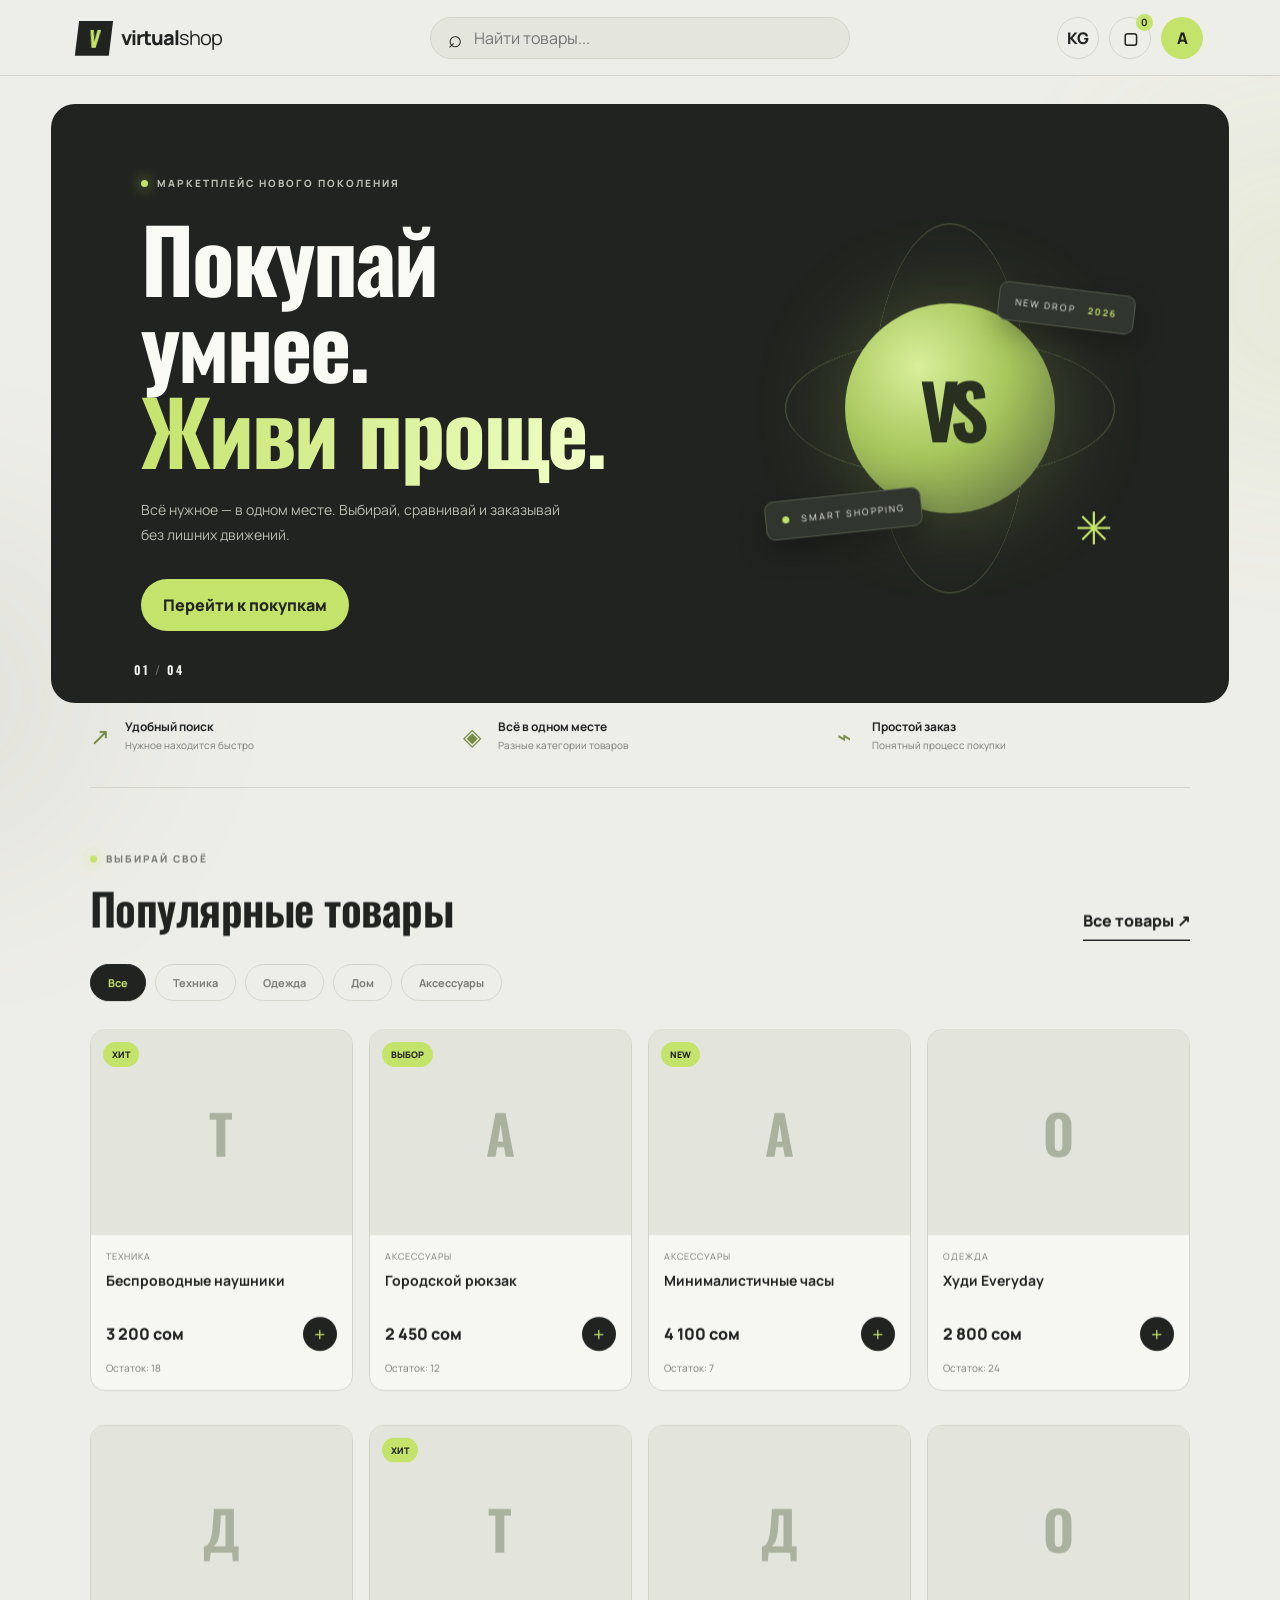
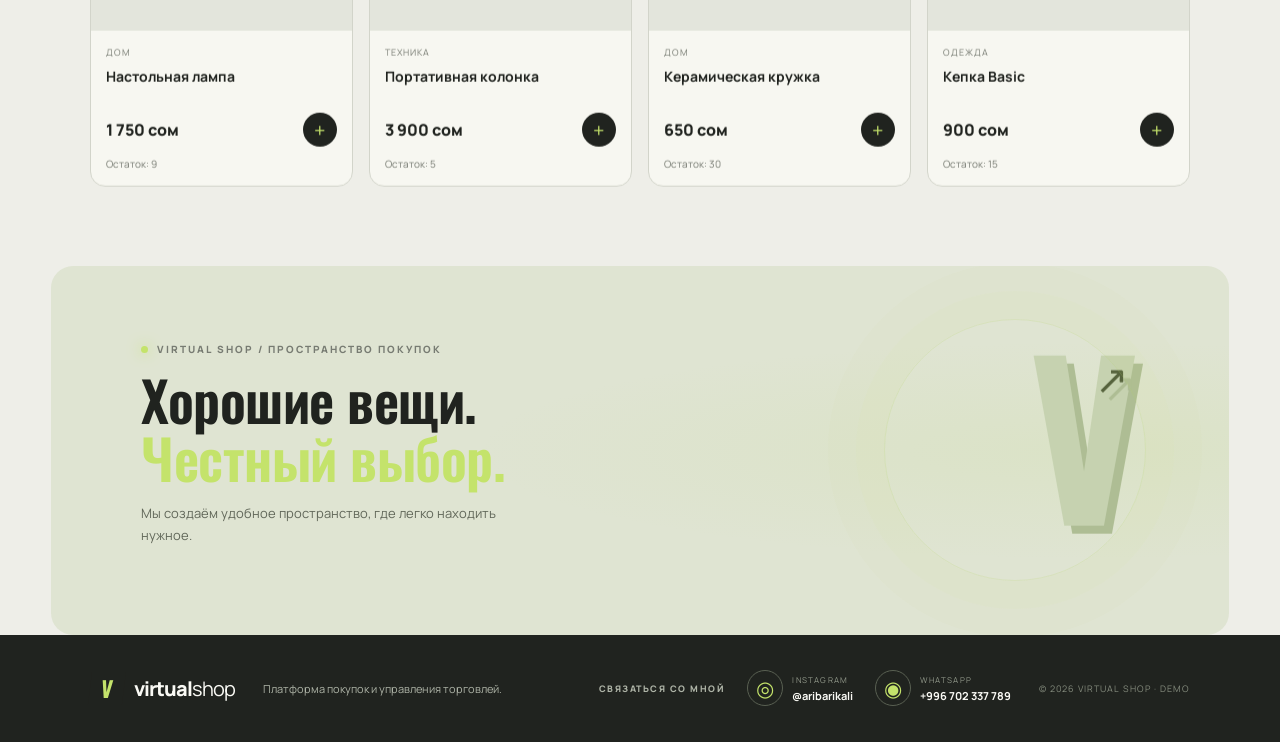
==== index.html @ e71bc22a "Force refresh cart drawer stylesheet" ====
<!DOCTYPE html>
<html lang="ru">
<head>
  <meta charset="UTF-8">
  <meta name="viewport" content="width=device-width, initial-scale=1.0">
  <link rel="manifest" href="./manifest.webmanifest">
<link rel="icon" type="image/svg+xml" href="./icons/icon.svg">
  <link rel="apple-touch-icon" href="./icons/icon-192.png">
<meta name="theme-color" content="#7135f4">
  <title>Virtual Shop</title>
  <link rel="stylesheet" href="./styles.css?v=cartclosefix2_20261124">
  <link rel="stylesheet" href="./motion.css?v=immersiveparallax20261124">
</head>
<body>
  <div class="ambient ambient-one"></div><div class="ambient ambient-two"></div>
  <header class="topbar">
    <a class="brand" href="#" aria-label="Virtual Shop">
      <span class="brand-mark">V</span><span>virtual<span class="brand-light">shop</span></span>
    </a>
    <div class="search-wrap"><span aria-hidden="true">⌕</span><input id="searchInput" type="search" placeholder="Найти товары..." aria-label="Поиск товаров" autocomplete="off" autocorrect="off" autocapitalize="off" spellcheck="false" name="product-search" role="combobox" aria-autocomplete="list" aria-expanded="false" aria-controls="searchSuggestions"><div class="search-suggestions" id="searchSuggestions" role="listbox" hidden></div></div>
    <div class="top-actions">
      <button class="icon-btn" id="langBtn" aria-label="Сменить язык">KG</button>
      <button class="icon-btn cart-trigger" id="cartBtn" aria-label="Корзина">▢<b id="cartCount">0</b></button>
      <button class="avatar" id="accountBtn" aria-label="Профиль">A</button>
    </div>
  </header>

  <main>
    <section class="hero">
      <div class="hero-copy">
        <div class="eyebrow"><i></i><span data-i18n="heroTag">МАРКЕТПЛЕЙС НОВОГО ПОКОЛЕНИЯ</span></div>
        <h1 data-i18n="heroTitle">Покупай умнее.<br><em>Живи проще.</em></h1>
        <p data-i18n="heroText">Всё нужное — в одном месте. Выбирай, сравнивай и заказывай без лишних движений.</p>
        <button class="primary-btn" id="shopNow" data-i18n="shopNow">Перейти к покупкам <span>↗</span></button>
      </div>
      <div class="hero-art" aria-label="Декоративная композиция">
        <div class="orbit orbit-a"></div><div class="orbit orbit-b"></div>
        <div class="hero-disc"><span>VS</span></div>
        <div class="float-card card-top">NEW DROP <b>2026</b></div>
        <div class="float-card card-bottom"><span class="pulse-dot"></span> SMART SHOPPING</div>
        <div class="hero-cross">✳</div>
      </div>
      <div class="hero-index">01 <span>/</span> 04</div>
    </section>

    <section class="benefits">
      <div><span>↗</span><b data-i18n="benefit1">Удобный поиск</b><small data-i18n="benefit1s">Нужное находится быстро</small></div>
      <div><span>◈</span><b data-i18n="benefit2">Всё в одном месте</b><small data-i18n="benefit2s">Разные категории товаров</small></div>
      <div><span>⌁</span><b data-i18n="benefit3">Простой заказ</b><small data-i18n="benefit3s">Понятный процесс покупки</small></div>
    </section>

    <section class="catalog section" id="catalog">
      <div class="section-head">
        <div><div class="eyebrow"><i></i><span data-i18n="catalogTag">ВЫБИРАЙ СВОЁ</span></div><h2 data-i18n="catalogTitle">Популярные товары</h2></div>
        <button class="text-btn" id="allProducts" data-i18n="allProducts">Все товары ↗</button>
      </div>
      <div class="categories" id="categories"></div>
      <div class="product-grid" id="productGrid"></div>
    </section>

    <section class="promo section">
      <div><div class="eyebrow"><i></i><span data-i18n="promoTag">VIRTUAL SHOP / ПРОСТРАНСТВО ПОКУПОК</span></div>
        <h2 data-i18n="promoTitle">Хорошие вещи.<br><em>Честный выбор.</em></h2>
        <p data-i18n="promoText">Мы создаём удобное пространство, где легко находить нужное.</p>
      </div>
      <div class="promo-symbol">V<span>↗</span></div>
    </section>

    
  </main>

  <footer class="site-footer">
    <a class="brand" href="#"><span class="brand-mark">V</span><span>virtual<span class="brand-light">shop</span></span></a>
    <p data-i18n="footerText">Платформа покупок и управления торговлей.</p>
    <div class="footer-contact">
      <span class="footer-contact-title" data-i18n="footerContactTitle">СВЯЗАТЬСЯ СО МНОЙ</span>
      <a href="https://instagram.com/aribarikali" target="_blank" rel="noopener noreferrer" aria-label="Instagram @aribarikali">
        <span class="footer-social-icon" aria-hidden="true">◎</span><span><small>INSTAGRAM</small><b>@aribarikali</b></span>
      </a>
      <a href="https://wa.me/996702337789" target="_blank" rel="noopener noreferrer" aria-label="Написать в WhatsApp">
        <span class="footer-social-icon" aria-hidden="true">◉</span><span><small>WHATSAPP</small><b>+996 702 337 789</b></span>
      </a>
    </div>
    <small class="footer-copyright">© 2026 VIRTUAL SHOP · DEMO</small>
  </footer>

  <div class="drawer-backdrop" id="backdrop"></div>
  <aside class="drawer" id="cartDrawer" aria-label="Корзина">
    <div class="drawer-head"><h2 data-i18n="cartTitle">Корзина</h2><button class="close-btn drawer-close" id="closeCart" type="button" aria-label="Close cart" title="Close cart"><span aria-hidden="true">×</span></button></div>
    <div id="cartItems" class="cart-items"></div>
    <div class="cart-bottom"><div><span data-i18n="total">Итого</span><strong id="cartTotal">0 сом</strong></div><button class="primary-btn" id="checkoutBtn" data-i18n="checkout">Оформить заказ ↗</button><small data-i18n="checkoutNote">Демо: реальная оплата пока не подключена.</small></div>
  </aside>

  <div class="modal" id="accountModal" aria-hidden="true">
    <div class="modal-card auth-card" role="dialog" aria-modal="true" aria-labelledby="authTitle">
      <button class="close-btn modal-close" id="closeAccount" type="button" aria-label="Закрыть">×</button>
      <div class="eyebrow"><i></i> VIRTUAL SHOP / ACCOUNT</div>
      <h2 id="authTitle" data-i18n="loginTitle">Войти в аккаунт</h2>
      <p id="authDescription" data-i18n="loginDescription">Войдите или создайте аккаунт, чтобы пользоваться личным кабинетом.</p>
      <div class="auth-tabs" id="authTabs">
        <button type="button" class="auth-tab active" data-auth-mode="login" data-i18n="loginTab">Вход</button>
        <button type="button" class="auth-tab" data-auth-mode="signup" data-i18n="signupTab">Регистрация</button>
      </div>
      <form id="authForm" novalidate>
        <label id="authNameField" hidden><span data-i18n="yourNameField">Ваше имя</span><input id="authName" name="name" autocomplete="name" maxlength="80" placeholder="Как к вам обращаться" data-i18n-placeholder="namePlaceholder"></label>
        <label><span data-i18n="emailField">Электронная почта</span><input id="authEmail" name="email" type="email" autocomplete="email" required maxlength="254" placeholder="name@example.com"></label>
        <label><span data-i18n="passwordField">Пароль</span><input id="authPassword" name="password" type="password" autocomplete="current-password" required minlength="8" placeholder="Не менее 8 символов" data-i18n-placeholder="passwordPlaceholder"></label>
        <button class="primary-btn" id="authSubmit" type="submit" data-i18n="signIn">Войти <span>↗</span></button>
      </form>
      <p class="auth-message" id="authMessage" role="status" aria-live="polite"></p>
      <div class="auth-signed-in" id="authSignedIn" hidden>
        <div class="auth-user-mark" id="authUserMark">A</div>
        <strong id="authUserEmail"></strong>
        <span data-i18n="accountConnected">Аккаунт подключён</span>
        <a class="primary-btn" id="sellerOpen" href="./seller.html" hidden data-i18n="openSeller">Открыть комнату продавца ↗</a>
        <button class="primary-btn" id="authSignOut" type="button" data-i18n="signOut">Выйти из аккаунта</button>
      </div>
      <button class="auth-switch" id="authSwitch" type="button" data-i18n="switchToSignup">Нет аккаунта? Зарегистрироваться</button>
      <small class="auth-note" data-i18n="authNote">При регистрации мы отправим письмо подтверждения на указанную вами почту. Пароль не сохраняется в коде сайта.</small>
    </div>
  </div>
  <div class="toast" id="toast" role="status"></div>
  <script src="./motion.js?v=immersiveparallax20261124" defer></script>
  <script type="module" src="./js/app.js?v=cartclose20261124"></script>
  <script>
(() => {
  const button = document.getElementById("accountBtn");
  const modal = document.getElementById("accountModal");
  const close = document.getElementById("closeAccount");
  if (button && modal) {
    button.addEventListener("click", () => {
      modal.classList.add("open");
      modal.setAttribute("aria-hidden", "false");
    });
  }
  if (new URLSearchParams(window.location.search).get("login") === "1" && button) {
    button.click();
    window.history.replaceState({}, "", window.location.pathname);
  }
  if (close && modal) {
    close.addEventListener("click", () => {
      modal.classList.remove("open");
      modal.setAttribute("aria-hidden", "true");
    });
  }
  if (modal) {
    modal.addEventListener("click", event => {
      if (event.target === modal) {
        modal.classList.remove("open");
        modal.setAttribute("aria-hidden", "true");
      }
    });
  }
})();
  </script>
  <script>
if ("serviceWorker" in navigator) {
  window.addEventListener("load", () => {
    navigator.serviceWorker.register("./sw.js", { scope: "./", updateViaCache: "none" })
      .catch(error => console.error("PWA error:", error));
  });
}
  </script>
</body>
</html>
---- styles.css ----
@import url('https://fonts.googleapis.com/css2?family=Manrope:wght@400;500;600;700;800&family=Oswald:wght@500;600;700&display=swap');
:root{--bg:#eeeee8;--ink:#20231f;--muted:#777b72;--panel:#e3e4dc;--line:#d2d4ca;--accent:#c4e36b;--dark:#20231f;--white:#fafaf5;--radius:18px}
*{box-sizing:border-box}html{scroll-behavior:smooth}body{margin:0;background:var(--bg);color:var(--ink);font-family:Manrope,Arial,sans-serif;overflow-x:hidden}button,input,select{font:inherit}button{cursor:pointer}.ambient{position:fixed;width:320px;height:320px;border-radius:50%;filter:blur(100px);opacity:.12;pointer-events:none;z-index:-1}.ambient-one{background:#a7c95c;top:15%;right:-180px}.ambient-two{background:#777e70;bottom:5%;left:-220px}
.topbar{height:76px;padding:0 6vw;display:flex;align-items:center;justify-content:space-between;gap:25px;border-bottom:1px solid var(--line);position:sticky;top:0;background:rgba(238,238,232,.9);backdrop-filter:blur(16px);z-index:20}.brand{display:flex;align-items:center;gap:10px;text-decoration:none;color:var(--ink);font-weight:800;letter-spacing:-1px;font-size:20px}.brand-light{font-weight:400}.brand-mark{width:34px;height:34px;background:var(--ink);color:var(--accent);display:grid;place-items:center;font:700 22px Oswald;transform:skew(-7deg)}.search-wrap{display:flex;align-items:center;gap:10px;background:#e4e5dd;border:1px solid var(--line);border-radius:30px;padding:0 17px;height:42px;width:min(420px,42vw)}.search-wrap span{font-size:24px}.search-wrap input{background:none;border:0;outline:0;width:100%;color:var(--ink)}.top-actions{display:flex;gap:10px;align-items:center}.icon-btn,.avatar{border:1px solid var(--line);background:transparent;width:42px;height:42px;border-radius:50%;font-weight:800;color:var(--ink);position:relative;transition:.25s}.icon-btn:hover,.avatar:hover{background:var(--ink);color:var(--accent);transform:translateY(-3px)}.cart-trigger b{position:absolute;right:-3px;top:-4px;background:var(--accent);color:var(--ink);border-radius:50%;font-size:10px;min-width:17px;height:17px;display:grid;place-items:center}.avatar{background:var(--accent);border:0}
.hero{min-height:490px;margin:28px 4vw 0;background:var(--dark);color:var(--white);border-radius:24px;padding:72px 7%;position:relative;overflow:hidden;display:flex;align-items:center}.hero-copy{max-width:540px;position:relative;z-index:2}.eyebrow{display:flex;align-items:center;gap:9px;font-size:10px;letter-spacing:2px;font-weight:800;color:var(--muted)}.eyebrow i{width:7px;height:7px;background:var(--accent);border-radius:50%;display:inline-block;box-shadow:0 0 14px var(--accent)}.hero .eyebrow{color:#b8bdb0}.hero h1{font:700 clamp(48px,7vw,88px)/.98 Oswald,sans-serif;letter-spacing:-2px;margin:24px 0}.hero h1 em,.promo h2 em{color:var(--accent);font-style:normal}.hero p{max-width:420px;color:#b8bdb0;line-height:1.8;font-size:14px}.primary-btn{border:0;background:var(--accent);color:var(--ink);border-radius:30px;padding:15px 22px;font-weight:800;display:inline-flex;gap:22px;align-items:center;justify-content:center;transition:transform .25s,box-shadow .25s,background .25s}.primary-btn:hover{transform:translateY(-4px);box-shadow:0 12px 28px #9bbd4c55;background:#d5f18a}.hero .primary-btn{margin-top:18px}.hero-art{position:absolute;right:8%;top:50%;transform:translateY(-50%);width:370px;height:370px}.hero-disc{position:absolute;width:210px;height:210px;border-radius:50%;background:radial-gradient(circle at 35% 30%,#d9ef9a,#a7c65c 45%,#56633d 100%);top:80px;left:80px;display:grid;place-items:center;box-shadow:0 0 90px #b8d76b44;animation:float 5s ease-in-out infinite}.hero-disc span{font:700 75px Oswald;color:#283020;letter-spacing:-8px}.orbit{position:absolute;border:1px solid #a9bd7d66;border-radius:50%;inset:20px;animation:spin 24s linear infinite}.orbit-a{transform:rotateX(65deg) rotate(20deg)}.orbit-b{inset:0;transform:rotateY(65deg);animation-duration:32s;animation-direction:reverse}.float-card{position:absolute;background:#30352e;border:1px solid #555d4c;padding:12px 16px;border-radius:9px;font-size:9px;letter-spacing:2px;box-shadow:0 12px 30px #0004}.float-card b{color:var(--accent);margin-left:8px}.card-top{right:0;top:65px;transform:rotate(7deg)}.card-bottom{left:0;bottom:60px;transform:rotate(-6deg)}.pulse-dot{display:inline-block;width:7px;height:7px;background:var(--accent);border-radius:50%;margin-right:8px;animation:pulse 1.5s infinite}.hero-cross{position:absolute;right:22px;bottom:35px;color:var(--accent);font-size:45px;animation:spin 18s linear infinite}.hero-index{position:absolute;bottom:25px;left:7%;font:600 12px Oswald;letter-spacing:2px}.hero-index span{color:#687064}
.benefits{margin:0 7%;padding:25px 0;display:grid;grid-template-columns:repeat(3,1fr);border-bottom:1px solid var(--line);gap:20px}.benefits div{display:grid;grid-template-columns:35px 1fr;align-items:center}.benefits div>span{grid-row:span 2;font-size:24px;color:#778b43}.benefits b{font-size:12px}.benefits small{font-size:10px;color:var(--muted);margin-top:3px}.section{padding:76px 7%}.section-head{display:flex;justify-content:space-between;align-items:end;gap:20px;margin-bottom:26px}.section h2{font:600 clamp(30px,4vw,44px) Oswald;margin:10px 0 0;letter-spacing:-.5px}.text-btn{border:0;background:none;color:var(--ink);font-weight:800;border-bottom:1px solid var(--ink);padding:8px 0}.categories{display:flex;gap:9px;flex-wrap:wrap;margin-bottom:24px}.category-btn{border:1px solid var(--line);background:transparent;border-radius:30px;padding:10px 17px;font-size:11px;font-weight:700;color:var(--muted);transition:.2s}.category-btn.active,.category-btn:hover{background:var(--ink);color:var(--accent);border-color:var(--ink)}.product-grid{display:grid;grid-template-columns:repeat(4,1fr);gap:16px}.product-card{background:#f7f7f1;border:1px solid var(--line);border-radius:15px;overflow:hidden;transition:transform .3s,box-shadow .3s;animation:appear .5s both}.product-card:hover{transform:translateY(-7px);box-shadow:0 18px 35px #25291d16}.product-image{height:205px;background:#e3e5dc;position:relative;display:grid;place-items:center;overflow:hidden}.product-image img{width:100%;height:100%;object-fit:cover;transition:transform .6s}.product-card:hover .product-image img{transform:scale(1.07)}.product-placeholder{font:600 54px Oswald;color:#aab19e}.product-tag{position:absolute;top:12px;left:12px;background:var(--accent);padding:6px 9px;border-radius:20px;font-size:9px;font-weight:800}.product-info{padding:15px}.product-category{font-size:9px;color:var(--muted);letter-spacing:1px;text-transform:uppercase}.product-info h3{font-size:14px;margin:8px 0 12px;min-height:34px}.product-bottom{display:flex;justify-content:space-between;align-items:center}.product-price{font-weight:800;font-size:16px}.add-btn{width:34px;height:34px;border:0;border-radius:50%;background:var(--ink);color:var(--accent);font-size:20px;transition:.2s}.add-btn:hover{transform:rotate(90deg);background:#52613a}.stock-note{font-size:10px;color:var(--muted);margin-top:10px}
.promo{margin:10px 4vw 0;background:#dfe4d2;border-radius:22px;display:flex;justify-content:space-between;align-items:center;overflow:hidden;min-height:270px;position:relative}.promo h2{font:600 clamp(34px,5vw,55px)/1.05 Oswald;margin:15px 0}.promo p{color:#62685a;font-size:13px;max-width:390px;line-height:1.7}.promo-symbol{font:700 210px Oswald;color:#c6d2b0;line-height:1;position:relative;transform:rotate(-9deg);text-shadow:8px 8px 0 #aebd94}.promo-symbol span{font:40px Manrope;color:#56633d;position:absolute;right:10px;top:25px;animation:float 3s infinite}
.admin{padding-top:85px}.demo-label{font-size:9px;letter-spacing:2px;font-weight:800;background:#e0e7d2;padding:9px 12px;border-radius:20px;color:#596642}.stats{display:grid;grid-template-columns:repeat(4,1fr);gap:12px}.stat-card{background:var(--dark);color:var(--white);border-radius:14px;padding:20px;position:relative;overflow:hidden}.stat-card small{display:block;color:#aeb4a7;font-size:10px}.stat-card strong{display:block;font:600 28px Oswald;margin-top:12px}.stat-card>span{position:absolute;right:18px;top:17px;color:var(--accent);font-size:22px}.admin-tools{margin-top:35px;display:grid;grid-template-columns:230px 1fr;gap:25px;padding:25px;background:#e4e6dd;border-radius:16px}.admin-tools h3,.inventory-wrap h3{font:600 22px Oswald;margin:0}.admin-tools p{font-size:11px;color:var(--muted);line-height:1.7}.product-form{display:grid;grid-template-columns:repeat(2,1fr);gap:12px}.product-form label,.modal-card label{display:flex;flex-direction:column;gap:7px;font-size:10px;font-weight:800;color:#555b50}.product-form input,.product-form select,.modal-card input{border:1px solid #cbd0c2;border-radius:8px;background:#f7f8f2;padding:12px;color:var(--ink);outline:none;min-width:0}.product-form input:focus,.product-form select:focus,.modal-card input:focus{border-color:#879e50;box-shadow:0 0 0 3px #b7d66b33}.product-form .wide{grid-column:span 2}.product-form button{justify-self:start}.inventory-wrap{margin-top:28px}.inventory-row{display:grid;grid-template-columns:1fr 110px 90px 38px;align-items:center;gap:12px;padding:13px 0;border-bottom:1px solid var(--line);font-size:12px}.inventory-row small{color:var(--muted)}.delete-btn{border:0;background:#e4d7d2;color:#854d3e;border-radius:8px;width:32px;height:32px;font-size:16px}
footer{background:var(--dark);color:var(--white);padding:35px 7%;display:flex;align-items:center;gap:25px;flex-wrap:wrap}footer .brand{color:var(--white)}footer p{color:#aeb4a7;font-size:11px;flex:1}footer small{color:#858c7e;font-size:9px;letter-spacing:1px}
.drawer-backdrop{position:fixed;inset:0;background:#10130fcc;opacity:0;visibility:hidden;transition:.3s;z-index:40}.drawer-backdrop.open{opacity:1;visibility:visible}.drawer{position:fixed;z-index:41;right:0;top:0;height:100%;width:min(430px,100%);background:var(--bg);padding:25px;transform:translateX(105%);transition:transform .35s;display:flex;flex-direction:column}.drawer.open{transform:translateX(0)}.drawer-head{display:flex;justify-content:space-between;align-items:center;gap:16px;border-bottom:1px solid var(--line);padding:0 0 15px;position:sticky;top:0;z-index:2;background:var(--bg);flex-shrink:0}.drawer-close{display:grid!important;place-items:center;flex:0 0 44px;width:44px!important;height:44px!important;padding:0!important;border:1px solid var(--line)!important;border-radius:50%!important;background:var(--panel)!important;color:var(--text)!important;font-size:32px!important;line-height:1!important;cursor:pointer;position:relative;z-index:3;box-shadow:0 2px 10px #00000012}.drawer-close span{display:block;transform:translateY(-1px)}.drawer-head h2,.modal-card h2{font:600 30px Oswald;margin:0}.close-btn{border:0;background:var(--panel);width:38px;height:38px;border-radius:50%;font-size:25px}.cart-items{overflow:auto;flex:1}.cart-row{display:grid;grid-template-columns:1fr auto;gap:10px;padding:17px 0;border-bottom:1px solid var(--line)}.cart-row b{font-size:13px}.cart-row small{display:block;color:var(--muted);margin-top:5px}.quantity{display:flex;align-items:center;gap:9px}.quantity button{border:1px solid var(--line);background:transparent;border-radius:50%;width:25px;height:25px}.cart-bottom{border-top:1px solid var(--line);padding-top:18px}.cart-bottom>div{display:flex;justify-content:space-between;margin-bottom:16px}.cart-bottom strong{font-size:20px}.cart-bottom .primary-btn{width:100%}.cart-bottom small{display:block;text-align:center;color:var(--muted);font-size:10px;margin-top:12px}.empty-state{color:var(--muted);font-size:13px;text-align:center;padding:35px 10px}
.modal{position:fixed;inset:0;z-index:50;background:#10130fcc;display:grid;place-items:center;padding:20px;opacity:0;visibility:hidden;transition:.25s}.modal.open{opacity:1;visibility:visible}.modal-card{background:var(--bg);padding:30px;border-radius:18px;width:min(390px,100%);position:relative}.modal-close{position:absolute;right:18px;top:18px}.modal-card h2{margin:18px 0 8px}.modal-card p,.modal-card small{font-size:11px;color:var(--muted);line-height:1.6}.modal-card label{margin:20px 0}.modal-card .primary-btn{width:100%}.toast{position:fixed;bottom:25px;left:50%;transform:translate(-50%,20px);opacity:0;background:var(--ink);color:white;padding:13px 20px;border-radius:30px;font-size:12px;z-index:60;transition:.25s;pointer-events:none}.toast.show{opacity:1;transform:translate(-50%,0)}
@keyframes spin{to{transform:rotate(360deg)}}@keyframes float{0%,100%{translate:0 0}50%{translate:0 -12px}}@keyframes pulse{50%{box-shadow:0 0 0 7px #c4e36b22}}@keyframes appear{from{opacity:0;transform:translateY(15px)}to{opacity:1;transform:translateY(0)}}
@media(max-width:900px){.hero-art{right:-4%;opacity:.7;scale:.85}.hero-copy{max-width:55%}.product-grid{grid-template-columns:repeat(3,1fr)}.admin-tools{grid-template-columns:1fr}.stats{grid-template-columns:repeat(2,1fr)}}
@media(max-width:620px){.topbar{height:65px;padding:0 4%;gap:10px}.brand{font-size:16px}.brand-mark{width:29px;height:29px}.search-wrap{width:auto;flex:1;padding:0 10px}.search-wrap input{font-size:11px}.top-actions{gap:5px}.icon-btn,.avatar{width:34px;height:34px;font-size:11px}.hero{margin:14px 3% 0;min-height:480px;padding:45px 7%;align-items:flex-start}.hero-copy{max-width:100%}.hero h1{font-size:58px}.hero p{max-width:300px}.hero-art{width:250px;height:250px;top:auto;bottom:-35px;right:-35px;transform:none;opacity:.55}.hero-disc{width:145px;height:145px;top:55px;left:55px}.hero-disc span{font-size:55px}.orbit{inset:8px}.card-top{right:0;top:35px}.card-bottom{left:0;bottom:35px}.hero-index{bottom:18px}.benefits{margin:0 5%;gap:10px;padding:20px 0}.benefits div{grid-template-columns:1fr;gap:5px}.benefits div>span{grid-row:auto;font-size:20px}.benefits b{font-size:10px}.benefits small{font-size:9px}.section{padding:55px 5%}.section-head{align-items:start}.section h2{font-size:34px}.product-grid{grid-template-columns:repeat(2,1fr);gap:10px}.product-image{height:155px}.product-info{padding:11px}.product-info h3{font-size:12px}.product-price{font-size:14px}.promo{margin:0 3%;padding:35px 7%;min-height:250px}.promo-symbol{font-size:130px;position:absolute;right:-10px;bottom:0;opacity:.65}.promo>div:first-child{position:relative;z-index:1}.stats{gap:8px}.stat-card{padding:15px}.stat-card strong{font-size:23px}.product-form{grid-template-columns:1fr}.product-form .wide{grid-column:auto}.inventory-row{grid-template-columns:1fr 70px 60px 32px;font-size:10px}footer{padding:30px 5%;gap:12px}footer p{flex-basis:100%;order:3}.demo-label{font-size:8px}.search-wrap span{font-size:18px}}
@media(prefers-reduced-motion:reduce){*,*::before,*::after{animation-duration:.01ms!important;animation-iteration-count:1!important;scroll-behavior:auto!important;transition-duration:.01ms!important}}

/* Supabase account and authentication */
.auth-card{max-height:min(90vh,760px);overflow-y:auto}
.auth-card .eyebrow{margin-bottom:18px}
.auth-tabs{display:grid;grid-template-columns:1fr 1fr;gap:6px;padding:5px;background:#e3e5dc;border-radius:12px;margin:20px 0}
.auth-tab{border:0;background:transparent;color:var(--muted);border-radius:9px;padding:11px;font-size:12px;font-weight:800}
.auth-tab.active{background:var(--dark);color:var(--accent)}
.auth-card form{display:grid;gap:12px}
.auth-card form label{margin:0}
.auth-card form .primary-btn{width:100%;margin-top:6px}
.auth-message{min-height:18px;margin:12px 0 0!important;font-size:11px!important}
.auth-message.error{color:#a33b32!important}
.auth-message.success{color:#526b2c!important}
.auth-switch{display:block;margin:14px auto 0;border:0;background:none;color:#566b32;font-size:11px;font-weight:800;text-decoration:underline}
.auth-note{display:block;margin-top:18px;border-top:1px solid var(--line);padding-top:14px}
.auth-signed-in{display:grid;justify-items:center;gap:9px;padding:22px 0 8px}
.auth-user-mark{width:58px;height:58px;border-radius:50%;display:grid;place-items:center;background:var(--accent);font:700 26px Oswald}
.auth-signed-in strong{font-size:13px;overflow-wrap:anywhere}
.auth-signed-in span{font-size:11px;color:var(--muted)}
.auth-signed-in .primary-btn{width:100%;margin-top:12px}
[hidden]{display:none!important}

/* Seller workspace */
.seller-dashboard{padding-top:64px;background:#f0f1e9}
.seller-heading{display:flex;justify-content:space-between;align-items:center;gap:18px;margin-bottom:28px}
.seller-heading h2{font:600 clamp(32px,4vw,46px) Oswald;margin:8px 0}
.seller-heading p{margin:7px 0 0;color:var(--muted);font-size:13px}
.seller-status{display:flex;align-items:center;gap:8px;background:#e0e9d2;border-radius:30px;padding:10px 14px;font-size:10px;font-weight:800;color:#526b32;white-space:nowrap}
.seller-status i{width:7px;height:7px;border-radius:50%;background:#8cb64a}
.seller-layout{display:grid;grid-template-columns:215px minmax(0,1fr);gap:22px;align-items:start}
.seller-sidebar{background:var(--dark);color:white;border-radius:18px;padding:20px 13px;min-height:520px;position:sticky;top:18px}
.seller-side-label,.seller-kicker{font-size:9px;letter-spacing:1.8px;font-weight:800;color:#92998b}
.seller-side-label{padding:5px 10px 16px}
.seller-nav{width:100%;border:0;background:transparent;color:#c2c8bb;text-align:left;padding:13px 12px;border-radius:10px;font-size:12px;font-weight:700;display:flex;align-items:center;gap:12px;margin:3px 0}
.seller-nav span{font-size:18px;width:20px;text-align:center}
.seller-nav.active,.seller-nav:hover{background:#353c30;color:var(--accent)}
.seller-sidebar-note{border-top:1px solid #454b40;margin:28px 5px 0;padding:18px 6px 0;display:grid;gap:6px}
.seller-sidebar-note b{font:600 18px Oswald;color:var(--accent)}
.seller-sidebar-note small{font-size:9px;color:#aeb4a7;line-height:1.5}
.seller-content{min-width:0}
.seller-view-head,.seller-block-head{display:flex;justify-content:space-between;align-items:center;gap:12px}
.seller-view-head{margin:3px 0 20px}
.seller-view-head h3{font:600 30px Oswald;margin:5px 0 0}
.seller-action{border:0;background:var(--dark);color:var(--accent);border-radius:30px;padding:12px 17px;font-size:11px;font-weight:800}
.seller-stats{display:grid;grid-template-columns:repeat(4,minmax(0,1fr));gap:12px}
.seller-stat{position:relative;background:white;border:1px solid #e1e4d9;border-radius:14px;padding:18px;min-width:0;overflow:hidden}
.seller-stat>span{display:block;font-size:10px;color:var(--muted)}
.seller-stat strong{display:block;font:600 clamp(22px,2.7vw,31px) Oswald;margin:12px 0 4px;overflow-wrap:anywhere}
.seller-stat small{font-size:9px;color:#8b9184}
.seller-stat>i{position:absolute;right:14px;top:13px;font-style:normal;color:#a9c66b;font-size:18px}
.seller-welcome{margin-top:18px;background:#dfe6d2;border-radius:16px;padding:25px 28px;display:flex;justify-content:space-between;align-items:center;overflow:hidden}
.seller-welcome>div>span{font-size:9px;letter-spacing:2px;font-weight:800;color:#68735b}
.seller-welcome h4{font:600 clamp(23px,3vw,34px) Oswald;margin:12px 0 7px}
.seller-welcome p{font-size:11px;line-height:1.7;color:#68705e;max-width:420px;margin:0}
.seller-welcome>b{font:700 90px Oswald;color:#b6c79b;position:relative}
.seller-welcome>b span{font:25px Manrope;color:#5e6d4d;position:absolute;right:-5px;top:8px}
.seller-latest,.seller-form-card,.seller-table-card{background:white;border:1px solid #e2e5db;border-radius:15px;padding:20px;margin-top:18px;min-width:0}
.seller-block-head h4{font:600 19px Oswald;margin:0}
.seller-block-head p{font-size:10px;color:var(--muted);margin:5px 0 0}
.seller-link{border:0;background:none;color:#647b3c;font-size:10px;font-weight:800}
.seller-count{font-size:10px;color:var(--muted);white-space:nowrap}
.seller-plus{width:34px;height:34px;display:grid;place-items:center;border-radius:50%;background:#e7efd9;color:#637d37;font-size:20px}
.seller-product-form{margin-top:20px;grid-template-columns:repeat(2,minmax(0,1fr))}
.seller-product-form label{font-size:10px}
.seller-product-form input,.seller-product-form select{background:#f8f9f5;border-color:#e0e4d9;padding:13px;border-radius:9px;font:500 12px Manrope}
.seller-form-actions{display:flex;gap:10px;align-items:center;flex-wrap:wrap}
.seller-cancel{border:1px solid #dce1d4;background:white;color:#68705e;padding:13px 18px;border-radius:30px;font-size:11px;font-weight:800}
.seller-item{display:grid;grid-template-columns:minmax(0,1fr) auto auto;align-items:center;gap:12px;padding:14px 0;border-bottom:1px solid #edf0e8}
.seller-item:last-child{border-bottom:0}
.seller-item-main{display:flex;align-items:center;gap:11px;min-width:0}
.seller-item-thumb{width:42px;height:42px;flex:0 0 42px;border-radius:9px;background:#e7e9e0;display:grid;place-items:center;overflow:hidden;color:#9aa48a;font:600 20px Oswald}
.seller-item-thumb img{width:100%;height:100%;object-fit:cover}
.seller-item-main b{display:block;font-size:11px;overflow-wrap:anywhere}
.seller-item-main small{display:block;color:var(--muted);font-size:9px;margin-top:4px}
.seller-item-price{font-size:11px;font-weight:800;white-space:nowrap}
.seller-item-actions{display:flex;gap:6px}
.seller-item-actions button{border:1px solid #e3e7dc;background:#f8f9f5;border-radius:8px;padding:8px 10px;font-size:10px;font-weight:800;color:#596348}
.seller-item-actions .danger{color:#a34d40}
.seller-order{display:grid;grid-template-columns:1fr auto;gap:10px;padding:15px 0;border-bottom:1px solid #edf0e8;font-size:11px}
.seller-order small{display:block;color:var(--muted);font-size:9px;margin-top:5px}
.seller-order strong{white-space:nowrap}
.seller-stock-summary{grid-template-columns:repeat(2,minmax(0,1fr));margin-bottom:18px}
@media(max-width:850px){.seller-layout{grid-template-columns:1fr}.seller-sidebar{position:static;min-height:0;display:flex;align-items:center;gap:5px;overflow-x:auto;padding:10px}.seller-side-label,.seller-sidebar-note{display:none}.seller-nav{width:auto;white-space:nowrap;margin:0;padding:11px 13px}.seller-stats{grid-template-columns:repeat(2,minmax(0,1fr))}}
@media(max-width:620px){.seller-dashboard{padding:42px 4%}.seller-heading{align-items:flex-start;flex-direction:column}.seller-heading p{font-size:11px}.seller-layout{gap:13px}.seller-sidebar{margin:0 -1%;border-radius:12px}.seller-nav{font-size:10px;padding:10px 11px;gap:7px}.seller-nav span{font-size:15px;width:15px}.seller-view-head h3{font-size:27px}.seller-action{padding:11px 13px;font-size:10px}.seller-stats{gap:8px}.seller-stat{padding:13px}.seller-stat strong{font-size:23px;margin:10px 0 3px}.seller-welcome{padding:20px}.seller-welcome>b{font-size:65px}.seller-welcome p{font-size:10px;max-width:230px}.seller-form-card,.seller-table-card,.seller-latest{padding:15px;margin-top:13px}.seller-product-form{grid-template-columns:1fr;gap:11px}.seller-product-form .wide{grid-column:auto}.seller-item{grid-template-columns:minmax(0,1fr) auto;gap:8px}.seller-item-price{grid-column:1;grid-row:2;margin-left:53px}.seller-item-actions{grid-column:2;grid-row:1 / span 2;flex-direction:column}.seller-item-actions button{padding:9px}.seller-order{font-size:10px}}

/* Live product search suggestions */
.topbar{position:relative;z-index:30}
.search-wrap{position:relative;z-index:31}
.search-suggestions{position:absolute;top:calc(100% + 10px);left:0;right:0;max-height:min(420px,65vh);overflow:auto;background:#fff;border:1px solid #e1e5d9;border-radius:16px;padding:7px;box-shadow:0 18px 45px #20271d24;z-index:80}
.search-suggestions[hidden]{display:none}
.search-suggestion{width:100%;display:flex;align-items:center;gap:10px;padding:10px;border:0;border-radius:10px;background:transparent;text-align:left;color:var(--ink);cursor:pointer}
.search-suggestion:hover,.search-suggestion[aria-selected="true"]{background:#f0f3e9}
.suggestion-icon{width:38px;height:38px;flex:0 0 38px;border-radius:9px;background:#e9eddf;color:#84946b;display:grid;place-items:center;overflow:hidden;font:600 17px Oswald}
.suggestion-icon img{width:100%;height:100%;object-fit:cover}
.suggestion-copy{display:grid;gap:3px;min-width:0;flex:1}
.suggestion-copy b{font-size:11px;overflow:hidden;text-overflow:ellipsis;white-space:nowrap}
.suggestion-copy small{font-size:9px;color:#858b7d}
.suggestion-price{font-size:10px;font-weight:800;white-space:nowrap}
.search-suggestion-empty{padding:16px 10px;text-align:center;color:#7e8576;font-size:11px}
@media(max-width:620px){.search-suggestions{top:calc(100% + 7px);max-height:55vh;border-radius:13px;padding:5px}.search-suggestion{padding:9px;gap:8px}.suggestion-icon{width:34px;height:34px;flex-basis:34px}.suggestion-copy b{font-size:10px}.suggestion-price{font-size:9px}}

/* Search autocomplete: mobile positioning and reliable visibility */
.topbar{z-index:120!important;isolation:isolate}
.search-wrap{position:relative!important;z-index:121!important;flex-shrink:1;min-width:0}
.search-suggestions{position:absolute!important;display:block;top:calc(100% + 9px)!important;left:0!important;right:auto!important;width:max(100%,min(360px,calc(100vw - 24px)))!important;max-width:calc(100vw - 24px)!important;box-sizing:border-box;max-height:min(360px,55vh)!important;overflow-y:auto!important;overscroll-behavior:contain;background:#fff!important;color:#252820!important;border:1px solid #dfe5d5!important;border-radius:15px!important;padding:6px!important;box-shadow:0 16px 38px rgba(20,28,15,.2)!important;z-index:999!important}
.search-suggestions[hidden]{display:none!important}
.search-suggestion{display:flex!important;width:100%!important;min-height:54px;box-sizing:border-box;align-items:center!important;gap:10px!important;padding:9px!important;border:0!important;border-radius:10px!important;background:transparent!important;color:#252820!important;text-align:left!important;white-space:normal!important}
.search-suggestion:hover,.search-suggestion[aria-selected="true"]{background:#f0f4e8!important}
.search-suggestion-empty{display:block!important;padding:13px 10px!important;color:#68705f!important;font-size:12px!important;line-height:1.45!important;white-space:normal!important}
.suggestion-copy b{font-size:12px!important;line-height:1.35;white-space:normal!important}
.suggestion-copy small{font-size:10px!important}
.suggestion-price{font-size:11px!important;color:#303629!important}
@media(max-width:620px){
 .topbar{overflow:visible!important}
 .search-wrap{width:auto!important;flex:1 1 120px!important}
 .search-suggestions{top:calc(100% + 8px)!important;max-height:48vh!important;border-radius:12px!important}
 .search-suggestion{min-height:50px!important;padding:8px!important}
 .suggestion-copy b{font-size:11px!important}
}


/* Footer contact links */
.site-footer{align-items:center;column-gap:28px;row-gap:20px}
.footer-contact{display:flex;align-items:center;gap:22px;margin-left:auto}
.footer-contact-title{font-size:9px;letter-spacing:1.5px;font-weight:800;color:#aeb4a7}
.footer-contact>a{display:flex;align-items:center;gap:9px;color:var(--white);text-decoration:none;transition:color .2s,transform .2s}
.footer-contact>a:hover{color:var(--accent);transform:translateY(-2px)}
.footer-social-icon{width:36px;height:36px;display:grid;place-items:center;border:1px solid #596052;border-radius:50%;font-size:21px;color:var(--accent)}
.footer-contact>a>span:last-child{display:grid;gap:3px}
.footer-contact small{font-size:8px;letter-spacing:1.2px;color:#92998b}
.footer-contact b{font-size:11px;font-weight:700}
.footer-copyright{white-space:nowrap}
@media(max-width:760px){
  .site-footer{align-items:flex-start;gap:17px}
  .site-footer>p{flex-basis:100%;order:2;margin:0}
  .footer-contact{width:100%;margin:0;order:3;flex-wrap:wrap;gap:14px 20px}
  .footer-contact-title{flex-basis:100%}
  .footer-contact>a{min-width:0}
  .footer-copyright{order:4}
}
@media(max-width:390px){
  .footer-contact{display:grid;grid-template-columns:1fr;gap:13px}
}


/* Virtual Shop motion pack — refined entrance and micro-interactions */
@keyframes vs-rise-in{
  from{opacity:0;transform:translate3d(0,24px,0)}
  to{opacity:1;transform:translate3d(0,0,0)}
}
@keyframes vs-soft-glow{
  0%,100%{box-shadow:0 0 0 rgba(184,215,107,0)}
  50%{box-shadow:0 0 34px rgba(184,215,107,.16)}
}
@keyframes vs-orbit-drift{
  0%,100%{transform:translate3d(0,0,0) rotate(0)}
  50%{transform:translate3d(0,-9px,0) rotate(2deg)}
}
@keyframes vs-shimmer{
  0%{background-position:0% 50%}
  100%{background-position:200% 50%}
}
.hero-copy>.eyebrow{animation:vs-rise-in .65s .08s both}
.hero-copy>h1{animation:vs-rise-in .75s .18s both}
.hero-copy>p{animation:vs-rise-in .7s .3s both}
.hero-copy>.primary-btn{animation:vs-rise-in .7s .42s both}
.hero-art{animation:vs-rise-in .9s .18s both}
.hero-disc{animation:float 5s ease-in-out infinite,vs-soft-glow 5s ease-in-out infinite}
.hero .eyebrow i{animation:pulse 2.2s ease-in-out infinite}
.hero h1 em{background:linear-gradient(100deg,var(--accent),#f0ffc7,var(--accent));background-size:200% auto;background-clip:text;-webkit-background-clip:text;color:transparent;animation:vs-shimmer 7s linear infinite}
.brand{transition:transform .25s ease}
.brand:hover{transform:translateY(-2px)}
.brand-mark{transition:transform .35s cubic-bezier(.2,.8,.2,1),box-shadow .35s}
.brand:hover .brand-mark{transform:skew(-7deg) rotate(-7deg) scale(1.06);box-shadow:0 7px 18px #a7c95c44}
.icon-btn,.avatar{transition:transform .22s ease,background .22s ease,box-shadow .22s ease}
.icon-btn:hover,.avatar:hover{transform:translateY(-3px);box-shadow:0 8px 18px rgba(37,42,30,.12)}
.search-wrap{transition:box-shadow .25s ease,border-color .25s ease,background .25s ease}
.search-wrap:focus-within{background:#f2f4ec;border-color:#b4ca8a;box-shadow:0 0 0 4px rgba(167,201,92,.16)}
.primary-btn{position:relative;overflow:hidden;isolation:isolate}
.primary-btn::after{content:"";position:absolute;inset:0;z-index:-1;background:linear-gradient(110deg,transparent 20%,rgba(255,255,255,.36) 48%,transparent 72%);transform:translateX(-130%);transition:transform .65s ease}
.primary-btn:hover::after{transform:translateX(130%)}
.primary-btn:active{transform:translateY(-1px) scale(.98)}
.category-btn{transition:transform .22s ease,background .22s ease,color .22s ease,box-shadow .22s ease}
.category-btn:hover{transform:translateY(-3px);box-shadow:0 8px 18px rgba(35,42,26,.09)}
.product-card{transition:transform .35s cubic-bezier(.2,.8,.2,1),box-shadow .35s ease,border-color .35s ease}
.product-card:hover{border-color:#c5d5a5}
.product-card:hover .product-tag{transform:translateY(-2px);box-shadow:0 6px 14px rgba(40,50,25,.12)}
.product-tag{transition:transform .25s ease,box-shadow .25s ease}
.product-image img{will-change:transform}
.promo{position:relative;overflow:hidden}
.promo::after{content:"";position:absolute;width:260px;height:260px;right:7%;top:50%;border:1px solid rgba(184,215,107,.2);border-radius:50%;transform:translateY(-50%);box-shadow:0 0 0 28px rgba(184,215,107,.035),0 0 0 56px rgba(184,215,107,.025);pointer-events:none;animation:vs-orbit-drift 8s ease-in-out infinite}
@media(hover:none){
  .brand:hover,.icon-btn:hover,.avatar:hover,.category-btn:hover,.product-card:hover{transform:none;box-shadow:none}
}
@media(max-width:620px){
  .hero-copy>.eyebrow{animation-delay:.03s}
  .hero-copy>h1{animation-delay:.1s}
  .hero-copy>p{animation-delay:.18s}
  .hero-copy>.primary-btn{animation-delay:.26s}
  .hero-art{animation-delay:.12s}
  .promo::after{width:150px;height:150px;right:-5%}
}

/* Cart close control: keep it below the sticky site header on phones. */
@media(max-width:620px){.drawer{top:65px!important;height:calc(100dvh - 65px)!important;max-height:calc(100vh - 65px);z-index:41!important;padding:16px 18px 20px!important}.drawer-head{display:flex!important;min-height:54px!important;align-items:center!important;justify-content:space-between!important;visibility:visible!important;opacity:1!important}.drawer-head h2{display:block!important;visibility:visible!important}#closeCart.drawer-close{display:grid!important;visibility:visible!important;opacity:1!important;pointer-events:auto!important;position:relative!important;flex:0 0 46px!important;width:46px!important;height:46px!important;min-width:46px!important;min-height:46px!important;background:#c7e96c!important;color:#171a12!important;border:2px solid #171a12!important;border-radius:50%!important;font-size:34px!important;line-height:1!important;z-index:999!important;box-shadow:0 3px 12px #0003!important}}
---- motion.css ----
/* Virtual Shop — immersive full-page depth system */
[data-vs-reveal]{
  opacity:0;
  transform:translate3d(0,26px,0) scale(.99);
  transition:opacity .75s cubic-bezier(.2,.7,.2,1),transform .85s cubic-bezier(.2,.7,.2,1);
  transition-delay:var(--vs-reveal-delay,0ms);
  will-change:opacity,transform;
}
[data-vs-reveal].vs-visible{opacity:1;transform:translate3d(0,0,0) scale(1)}
.product-card[data-vs-reveal]{animation:none!important}

/* Scroll-linked depth: translate is independent from each element's own transform */
[data-vs-depth]{
  translate:var(--vs-parallax-x,0px) var(--vs-parallax-y,0px);
  will-change:translate;
}
.ambient{translate:0 var(--vs-parallax-y,0px)}
.hero-art{will-change:translate}
.hero-disc{translate:calc(var(--vs-pointer-x,0px)*.5) calc(var(--vs-pointer-y,0px)*.5)}
.orbit-a{translate:calc(var(--vs-pointer-x,0px)*-.28) calc(var(--vs-pointer-y,0px)*-.28)}
.orbit-b{translate:calc(var(--vs-pointer-x,0px)*.38) calc(var(--vs-pointer-y,0px)*.38)}
.card-top{translate:calc(var(--vs-pointer-x,0px)*.75) calc(var(--vs-pointer-y,0px)*.75)}
.card-bottom{translate:calc(var(--vs-pointer-x,0px)*-.65) calc(var(--vs-pointer-y,0px)*-.65)}
.hero-cross{translate:calc(var(--vs-pointer-x,0px)*-.9) calc(var(--vs-pointer-y,0px)*-.9)}
.product-card{rotate:var(--vs-card-rotate,0deg);transform-origin:center;transition:rotate .22s ease,transform .35s cubic-bezier(.2,.8,.2,1),box-shadow .35s ease,border-color .35s ease}
.promo-symbol{will-change:translate}
.promo{background-image:radial-gradient(ellipse at 88% 50%,rgba(184,215,107,.11),transparent 42%)}
@media(max-width:850px){
  [data-vs-depth]{will-change:auto}
  .hero-disc{translate:0 0}
  .orbit-a,.orbit-b,.card-top,.card-bottom,.hero-cross{translate:0 0}
}
@media(max-width:620px){
  [data-vs-reveal]{transform:translate3d(0,18px,0) scale(.995);transition-duration:.6s}
  .product-card{rotate:0deg!important}
}
@media(prefers-reduced-motion:reduce){
  [data-vs-reveal]{opacity:1!important;transform:none!important;transition:none!important;will-change:auto}
  [data-vs-depth],.hero-art,.promo-symbol,.hero-disc,.orbit-a,.orbit-b,.card-top,.card-bottom,.hero-cross{translate:none!important;will-change:auto}
  .product-card{rotate:0deg!important}
}

/* Keep the hero artwork vertically centered while it enters */
@keyframes vs-art-enter{
  from{opacity:0;scale:.92}
  to{opacity:1;scale:1}
}
.hero-art{animation:vs-art-enter .9s .18s both}
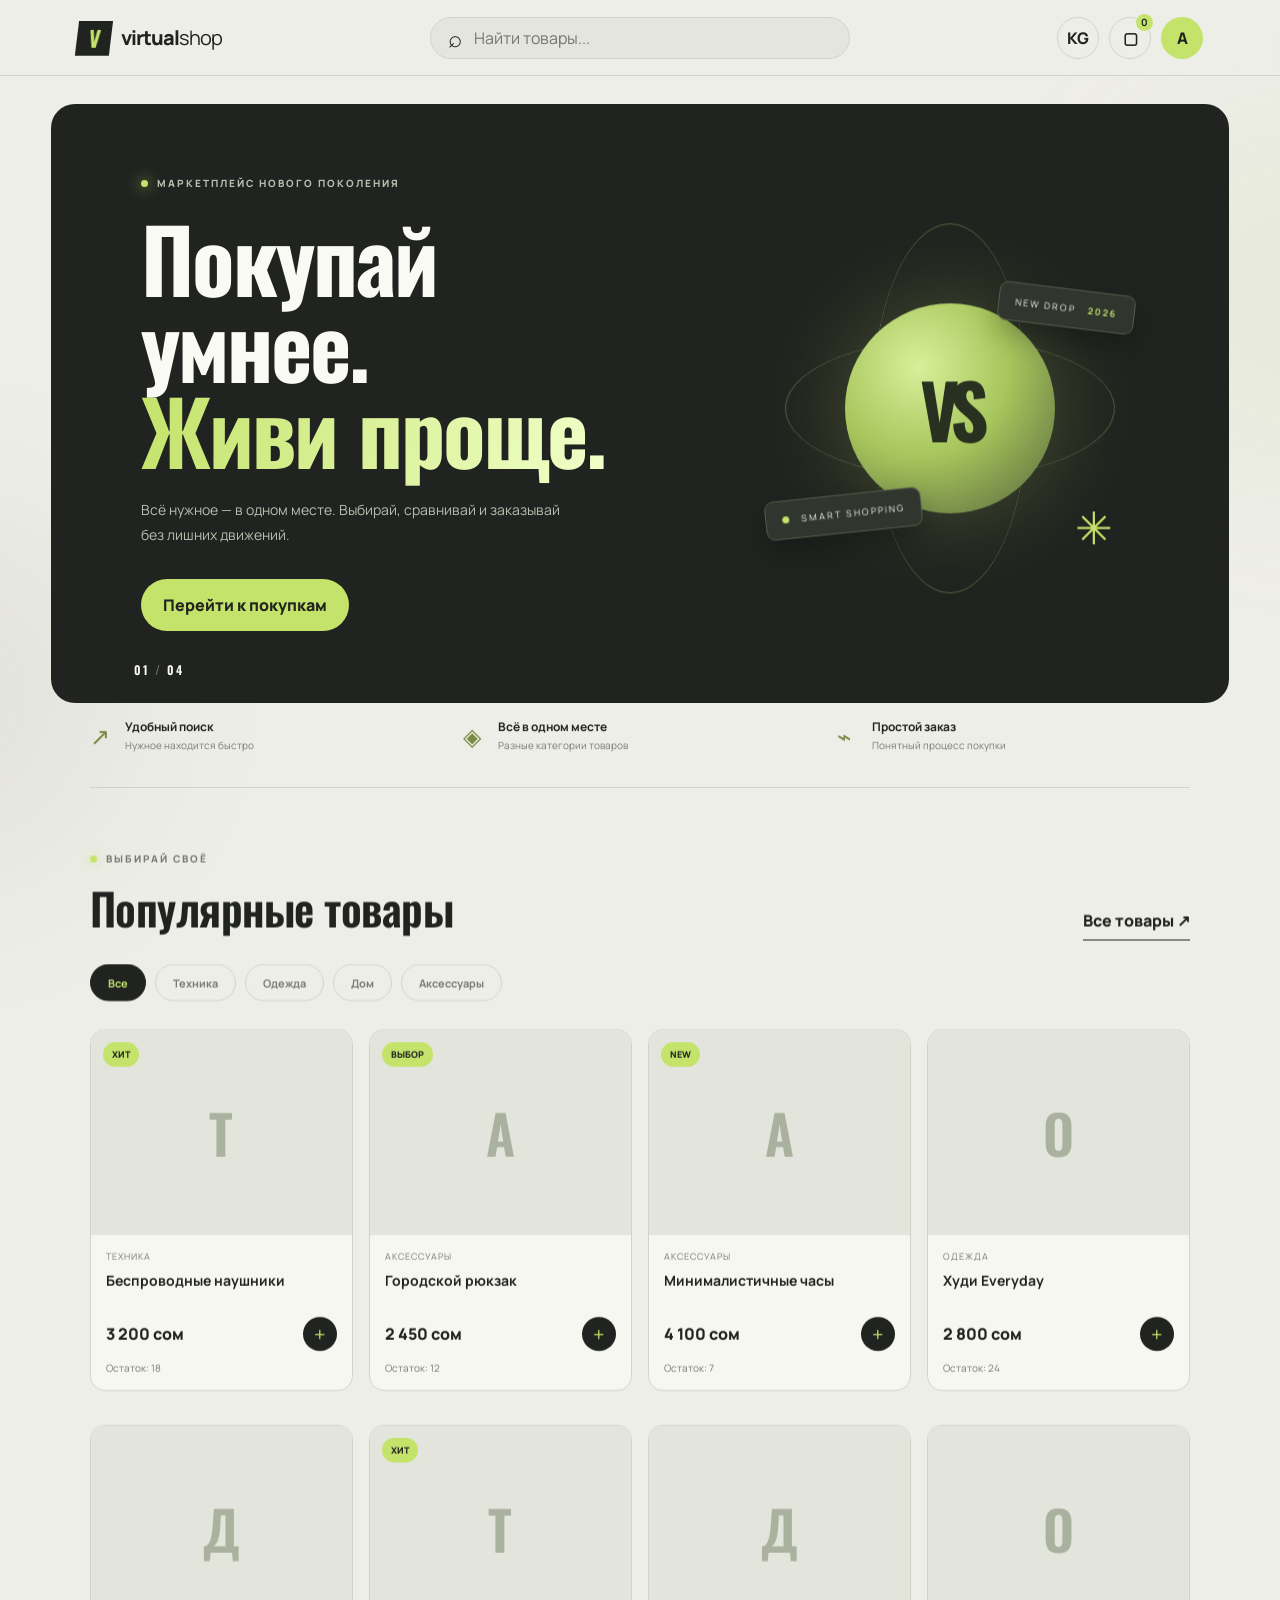
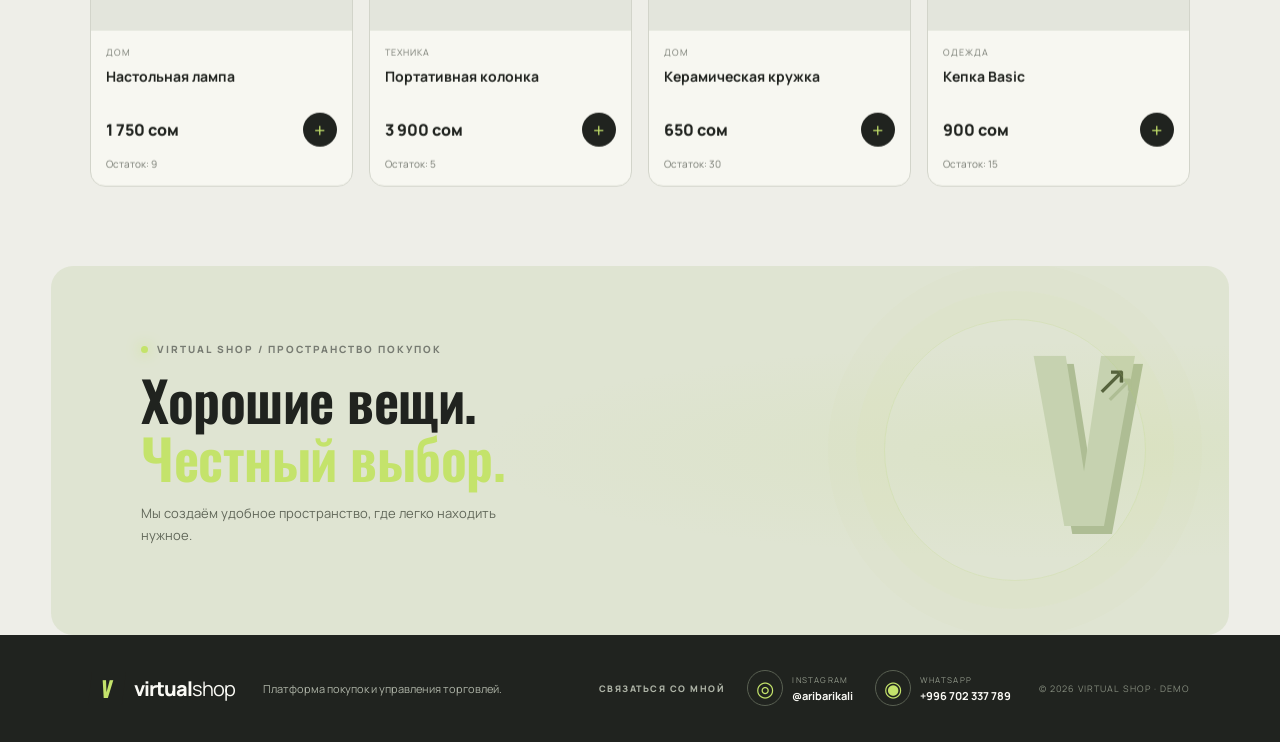
==== commit 0e1bb1a7: "Add floating cart close button outside drawer" ====
--- a/index.html
+++ b/index.html
@@ -8,7 +8,7 @@
   <link rel="apple-touch-icon" href="./icons/icon-192.png">
 <meta name="theme-color" content="#7135f4">
   <title>Virtual Shop</title>
-  <link rel="stylesheet" href="./styles.css?v=cartclosefix2_20261124">
+  <link rel="stylesheet" href="./styles.css?v=floatingcartclose20261124">
   <link rel="stylesheet" href="./motion.css?v=immersiveparallax20261124">
 </head>
 <body>
@@ -90,6 +90,7 @@
     <div id="cartItems" class="cart-items"></div>
     <div class="cart-bottom"><div><span data-i18n="total">Итого</span><strong id="cartTotal">0 сом</strong></div><button class="primary-btn" id="checkoutBtn" data-i18n="checkout">Оформить заказ ↗</button><small data-i18n="checkoutNote">Демо: реальная оплата пока не подключена.</small></div>
   </aside>
+  <button id="cartCloseFloating" class="cart-close-floating" type="button" aria-label="Закрыть корзину" hidden>×</button>
 
   <div class="modal" id="accountModal" aria-hidden="true">
     <div class="modal-card auth-card" role="dialog" aria-modal="true" aria-labelledby="authTitle">
--- a/styles.css
+++ b/styles.css
@@ -218,3 +218,7 @@
 
 /* Cart close control: keep it below the sticky site header on phones. */
 @media(max-width:620px){.drawer{top:65px!important;height:calc(100dvh - 65px)!important;max-height:calc(100vh - 65px);z-index:41!important;padding:16px 18px 20px!important}.drawer-head{display:flex!important;min-height:54px!important;align-items:center!important;justify-content:space-between!important;visibility:visible!important;opacity:1!important}.drawer-head h2{display:block!important;visibility:visible!important}#closeCart.drawer-close{display:grid!important;visibility:visible!important;opacity:1!important;pointer-events:auto!important;position:relative!important;flex:0 0 46px!important;width:46px!important;height:46px!important;min-width:46px!important;min-height:46px!important;background:#c7e96c!important;color:#171a12!important;border:2px solid #171a12!important;border-radius:50%!important;font-size:34px!important;line-height:1!important;z-index:999!important;box-shadow:0 3px 12px #0003!important}}
+
+/* Floating cart close button: outside the transformed drawer, always above the page. */
+.cart-close-floating[hidden]{display:none!important}
+.cart-close-floating{position:fixed!important;top:calc(65px + 12px)!important;right:18px!important;z-index:99999!important;display:grid;place-items:center;width:46px!important;height:46px!important;border:2px solid #171a12!important;border-radius:50%!important;background:#c7e96c!important;color:#171a12!important;font-size:34px!important;font-weight:500!important;line-height:1!important;box-shadow:0 4px 16px #0004!important;cursor:pointer!important;pointer-events:auto!important}
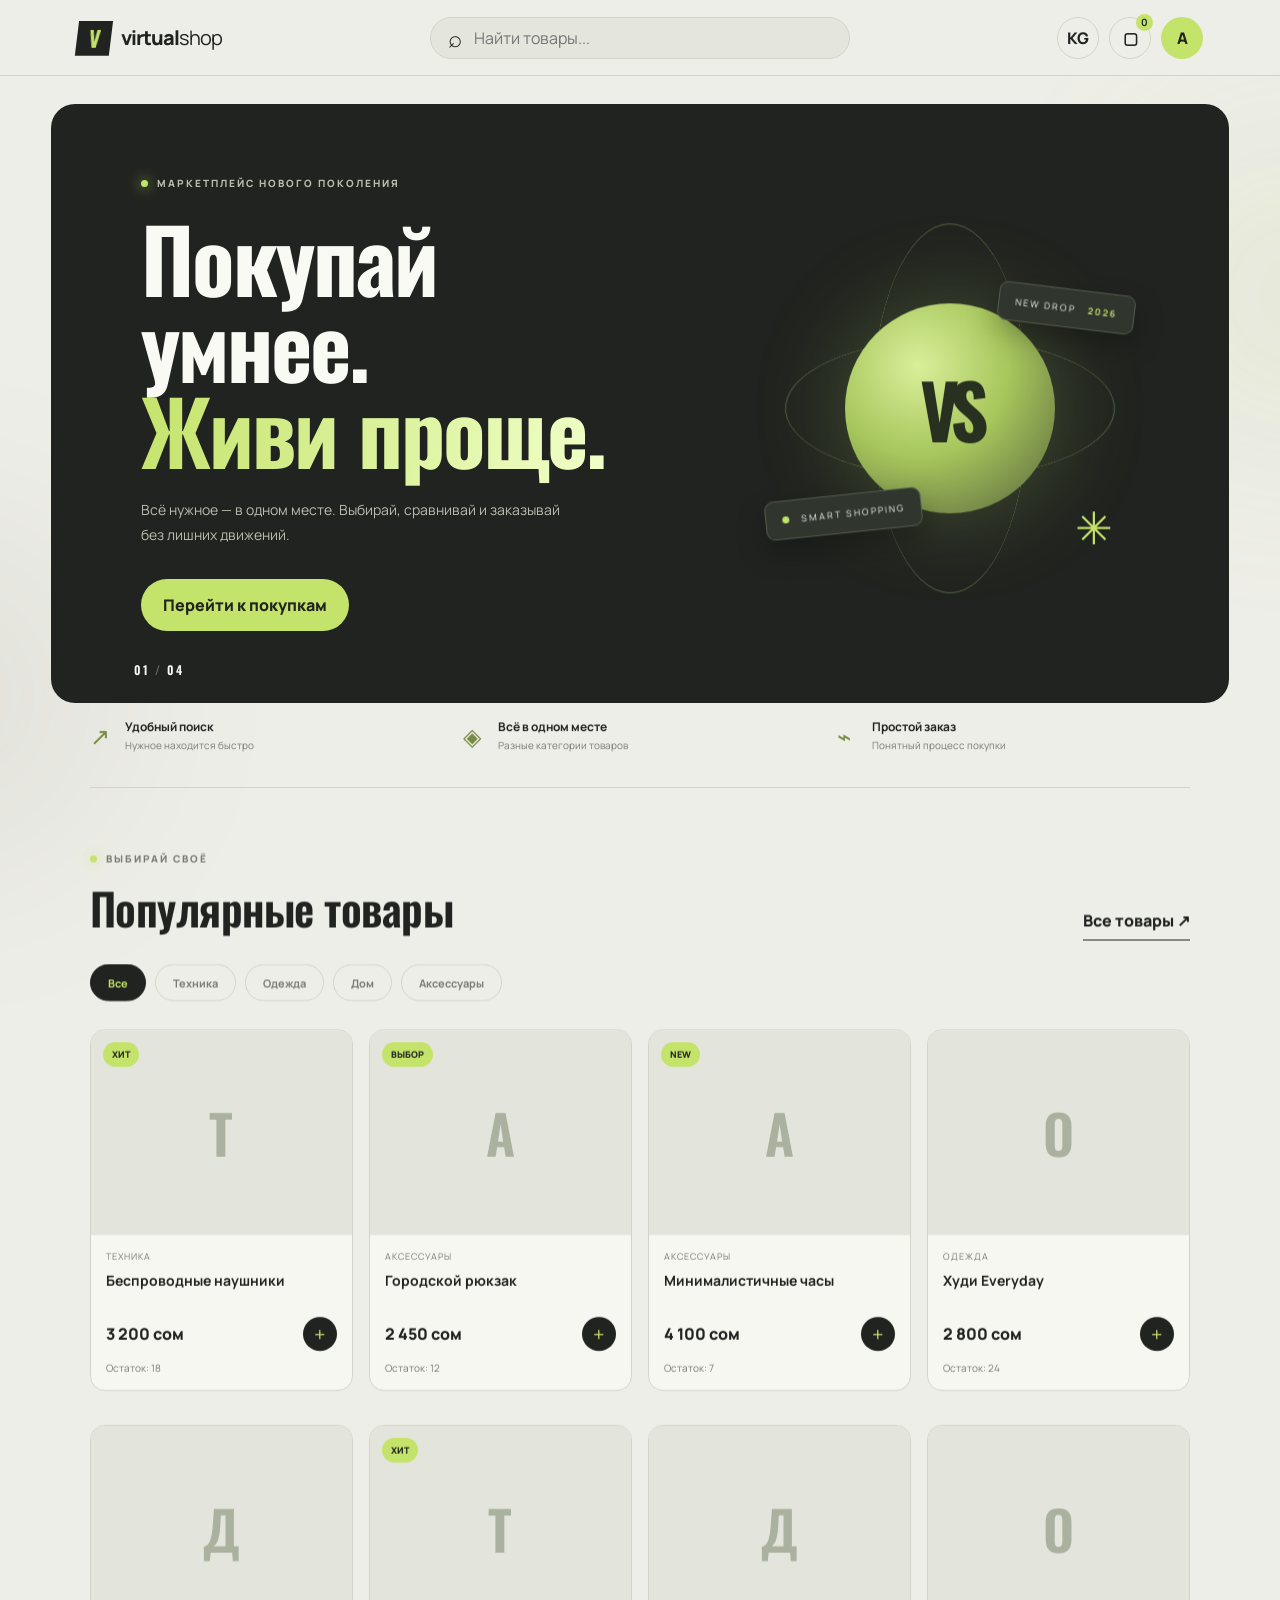
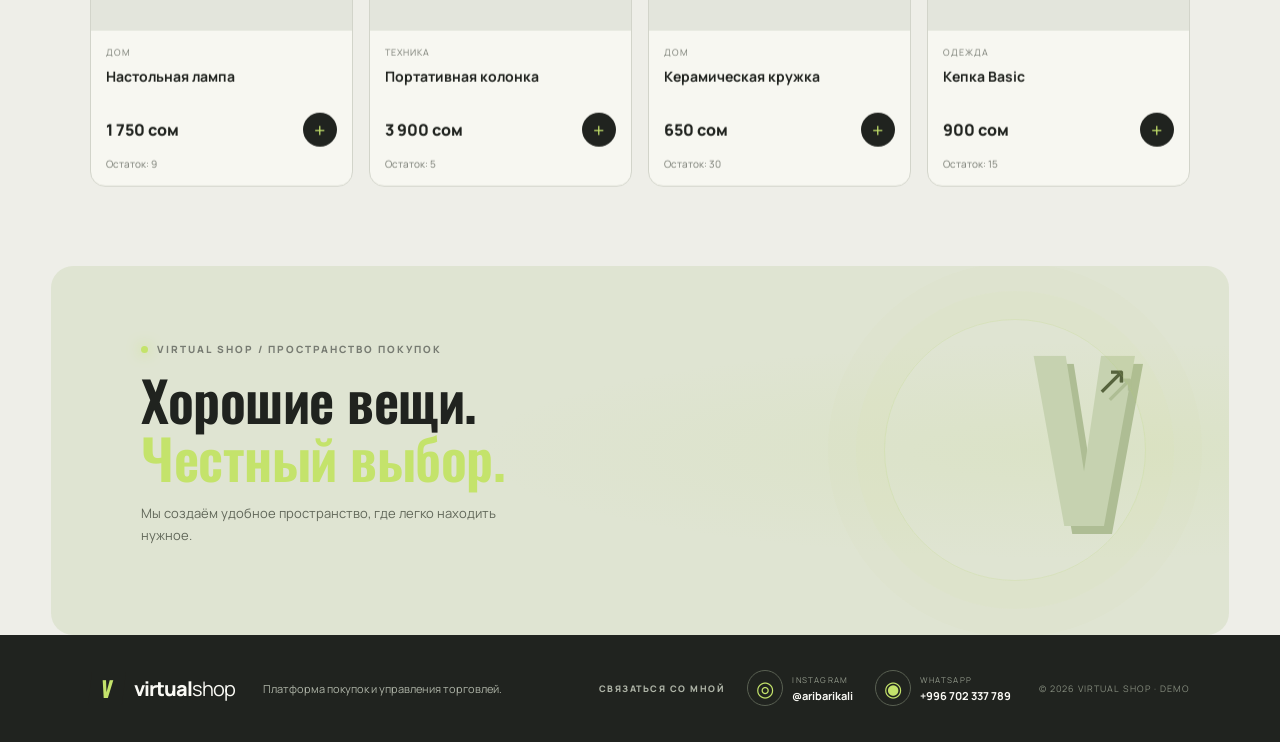
==== commit 5bfb1b60: "Refresh cart close positioning styles" ====
--- a/index.html
+++ b/index.html
@@ -8,7 +8,7 @@
   <link rel="apple-touch-icon" href="./icons/icon-192.png">
 <meta name="theme-color" content="#7135f4">
   <title>Virtual Shop</title>
-  <link rel="stylesheet" href="./styles.css?v=floatingcartclose20261124">
+  <link rel="stylesheet" href="./styles.css?v=cartcloseposition20261124">
   <link rel="stylesheet" href="./motion.css?v=immersiveparallax20261124">
 </head>
 <body>
--- a/styles.css
+++ b/styles.css
@@ -217,8 +217,8 @@
 }
 
 /* Cart close control: keep it below the sticky site header on phones. */
-@media(max-width:620px){.drawer{top:65px!important;height:calc(100dvh - 65px)!important;max-height:calc(100vh - 65px);z-index:41!important;padding:16px 18px 20px!important}.drawer-head{display:flex!important;min-height:54px!important;align-items:center!important;justify-content:space-between!important;visibility:visible!important;opacity:1!important}.drawer-head h2{display:block!important;visibility:visible!important}#closeCart.drawer-close{display:grid!important;visibility:visible!important;opacity:1!important;pointer-events:auto!important;position:relative!important;flex:0 0 46px!important;width:46px!important;height:46px!important;min-width:46px!important;min-height:46px!important;background:#c7e96c!important;color:#171a12!important;border:2px solid #171a12!important;border-radius:50%!important;font-size:34px!important;line-height:1!important;z-index:999!important;box-shadow:0 3px 12px #0003!important}}
+@media(max-width:620px){.drawer{top:114px!important;height:calc(100dvh - 114px)!important;max-height:calc(100vh - 114px);z-index:41!important;padding:16px 18px 20px!important}.drawer-head{display:flex!important;min-height:54px!important;align-items:center!important;justify-content:space-between!important;visibility:visible!important;opacity:1!important}.drawer-head h2{display:block!important;visibility:visible!important}#closeCart.drawer-close{display:grid!important;visibility:visible!important;opacity:1!important;pointer-events:auto!important;position:relative!important;flex:0 0 46px!important;width:46px!important;height:46px!important;min-width:46px!important;min-height:46px!important;background:#c7e96c!important;color:#171a12!important;border:2px solid #171a12!important;border-radius:50%!important;font-size:34px!important;line-height:1!important;z-index:999!important;box-shadow:0 3px 12px #0003!important}}
 
 /* Floating cart close button: outside the transformed drawer, always above the page. */
 .cart-close-floating[hidden]{display:none!important}
-.cart-close-floating{position:fixed!important;top:calc(65px + 12px)!important;right:18px!important;z-index:99999!important;display:grid;place-items:center;width:46px!important;height:46px!important;border:2px solid #171a12!important;border-radius:50%!important;background:#c7e96c!important;color:#171a12!important;font-size:34px!important;font-weight:500!important;line-height:1!important;box-shadow:0 4px 16px #0004!important;cursor:pointer!important;pointer-events:auto!important}
+.cart-close-floating{position:fixed!important;top:130px!important;right:18px!important;z-index:99999!important;display:grid;place-items:center;width:46px!important;height:46px!important;border:2px solid #171a12!important;border-radius:50%!important;background:#c7e96c!important;color:#171a12!important;font-size:34px!important;font-weight:500!important;line-height:1!important;box-shadow:0 4px 16px #0004!important;cursor:pointer!important;pointer-events:auto!important}
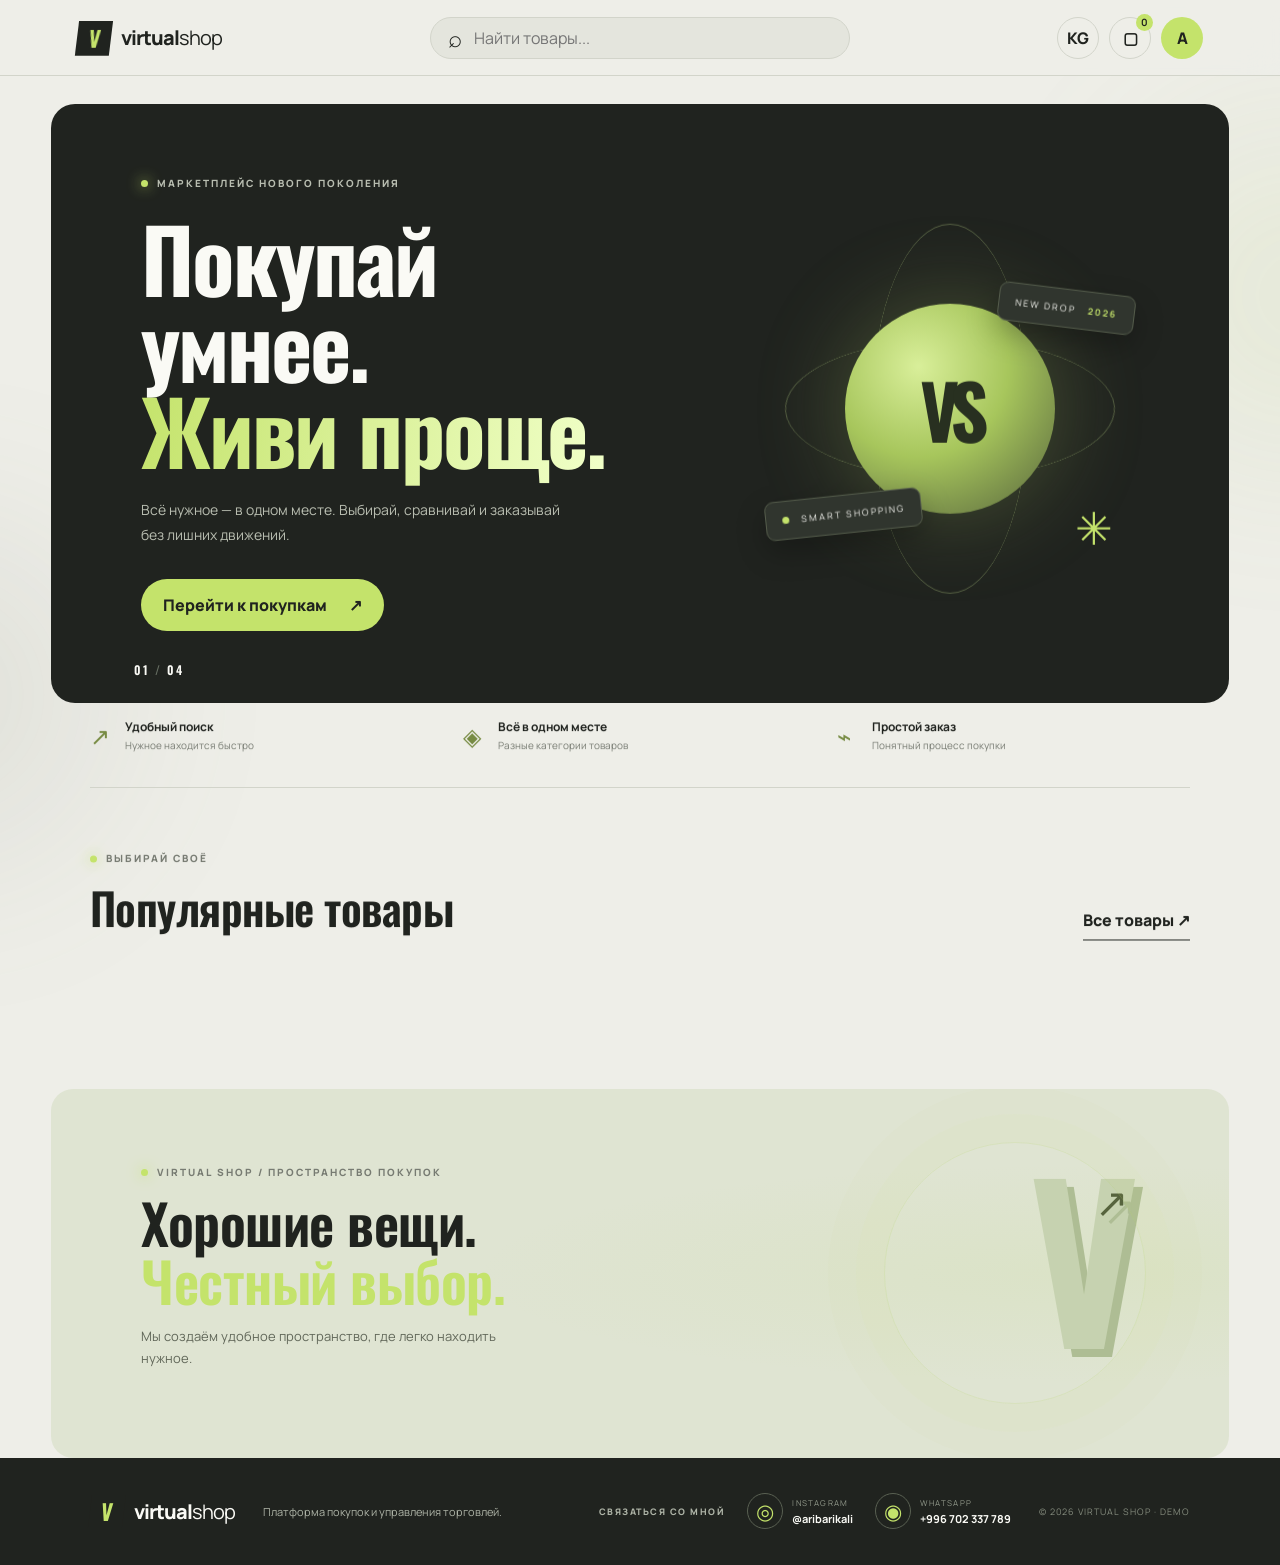
==== commit 07a3144d: "Refresh product translation JavaScript" ====
--- a/index.html
+++ b/index.html
@@ -122,7 +122,7 @@
   </div>
   <div class="toast" id="toast" role="status"></div>
   <script src="./motion.js?v=immersiveparallax20261124" defer></script>
-  <script type="module" src="./js/app.js?v=cartclose20261124"></script>
+  <script type="module" src="./js/app.js?v=producttranslations20261124"></script>
   <script>
 (() => {
   const button = document.getElementById("accountBtn");
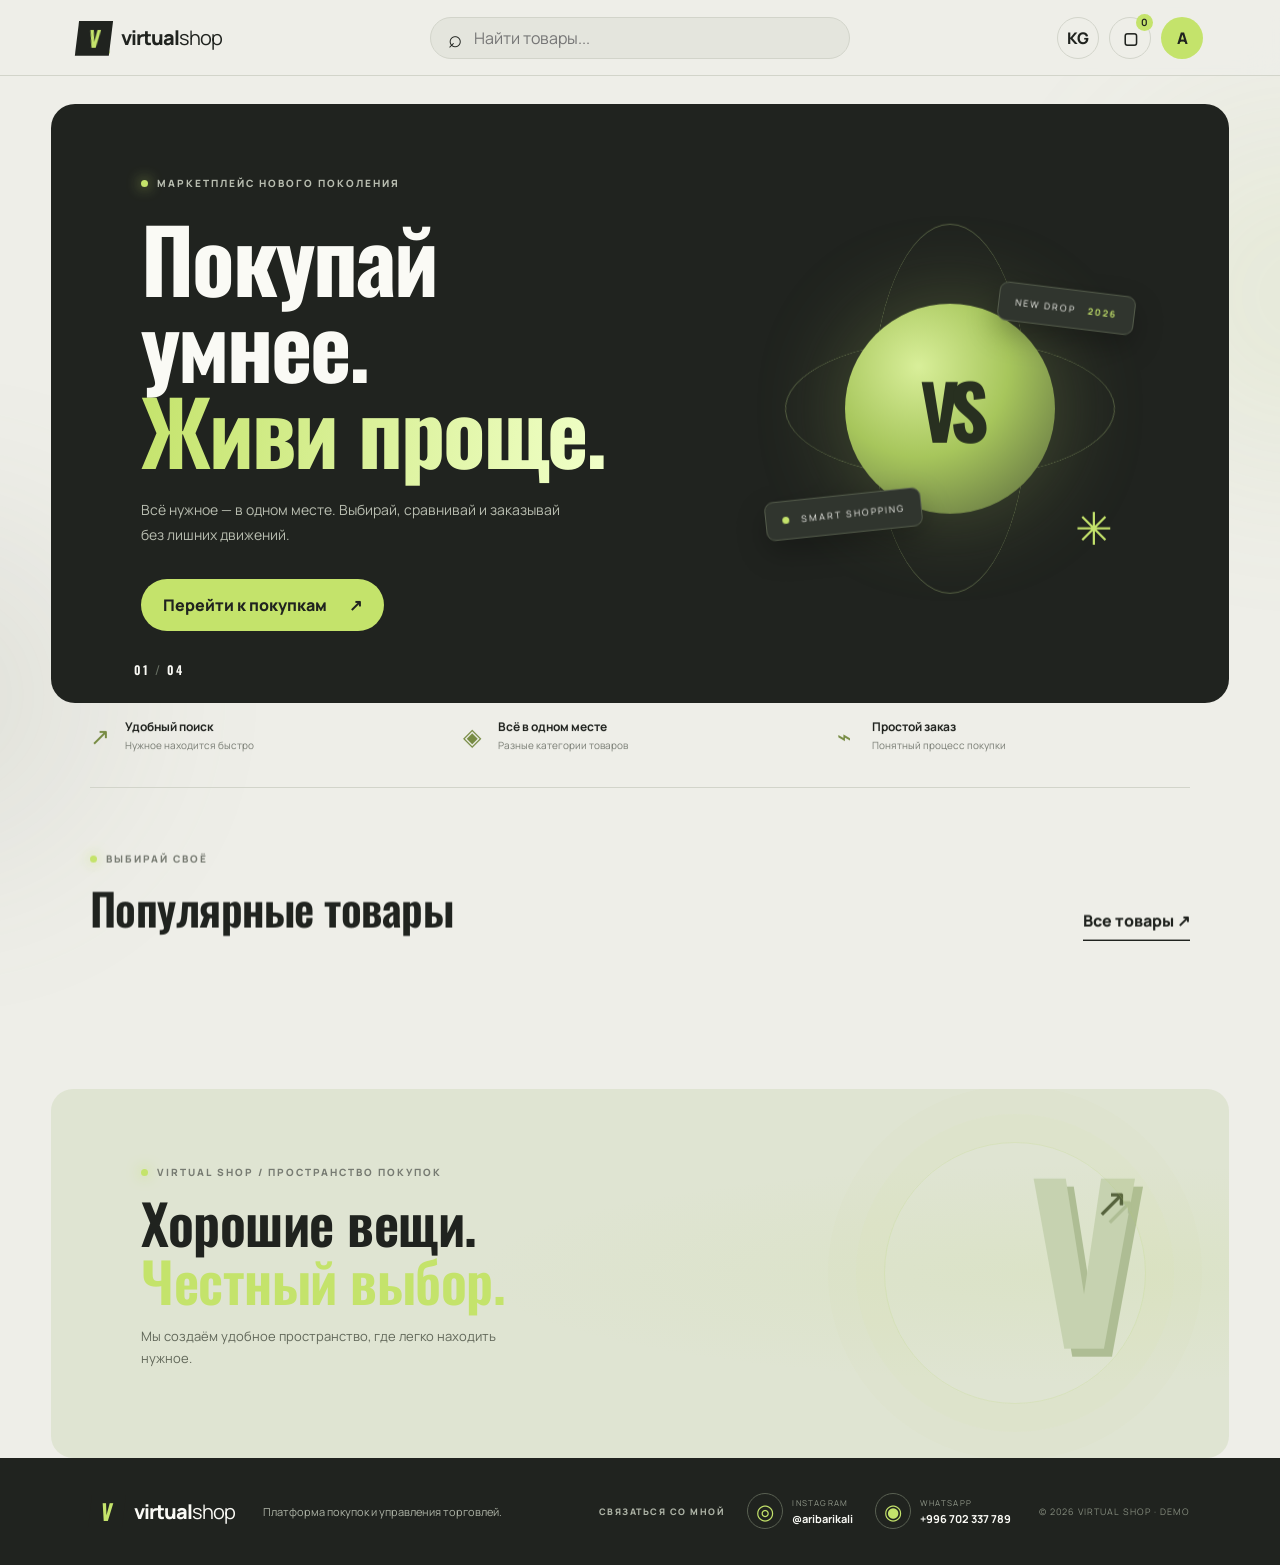
==== commit 2d0e941a: "Refresh styles for automatic translation update" ====
--- a/index.html
+++ b/index.html
@@ -8,7 +8,7 @@
   <link rel="apple-touch-icon" href="./icons/icon-192.png">
 <meta name="theme-color" content="#7135f4">
   <title>Virtual Shop</title>
-  <link rel="stylesheet" href="./styles.css?v=cartcloseposition20261124">
+  <link rel="stylesheet" href="./styles.css?v=autoproducttranslations20261124">
   <link rel="stylesheet" href="./motion.css?v=immersiveparallax20261124">
 </head>
 <body>
@@ -122,7 +122,7 @@
   </div>
   <div class="toast" id="toast" role="status"></div>
   <script src="./motion.js?v=immersiveparallax20261124" defer></script>
-  <script type="module" src="./js/app.js?v=producttranslations20261124"></script>
+  <script type="module" src="./js/app.js?v=autoproducttranslations20261124"></script>
   <script>
 (() => {
   const button = document.getElementById("accountBtn");
--- a/styles.css
+++ b/styles.css
@@ -222,3 +222,8 @@
 /* Floating cart close button: outside the transformed drawer, always above the page. */
 .cart-close-floating[hidden]{display:none!important}
 .cart-close-floating{position:fixed!important;top:130px!important;right:18px!important;z-index:99999!important;display:grid;place-items:center;width:46px!important;height:46px!important;border:2px solid #171a12!important;border-radius:50%!important;background:#c7e96c!important;color:#171a12!important;font-size:34px!important;font-weight:500!important;line-height:1!important;box-shadow:0 4px 16px #0004!important;cursor:pointer!important;pointer-events:auto!important}
+
+/* Product descriptions translated with the catalog language. */
+.product-description{margin:-5px 0 12px;color:var(--muted);font-size:11px;line-height:1.5;min-height:0}
+.seller-product-form textarea{width:100%;min-width:0;resize:vertical;background:#f8f9f5;border:1px solid #e0e4d9;padding:13px;border-radius:9px;color:var(--ink);font:500 12px Manrope;outline:none}
+.seller-product-form textarea:focus{border-color:#879e50;box-shadow:0 0 0 3px #b7d66b33}
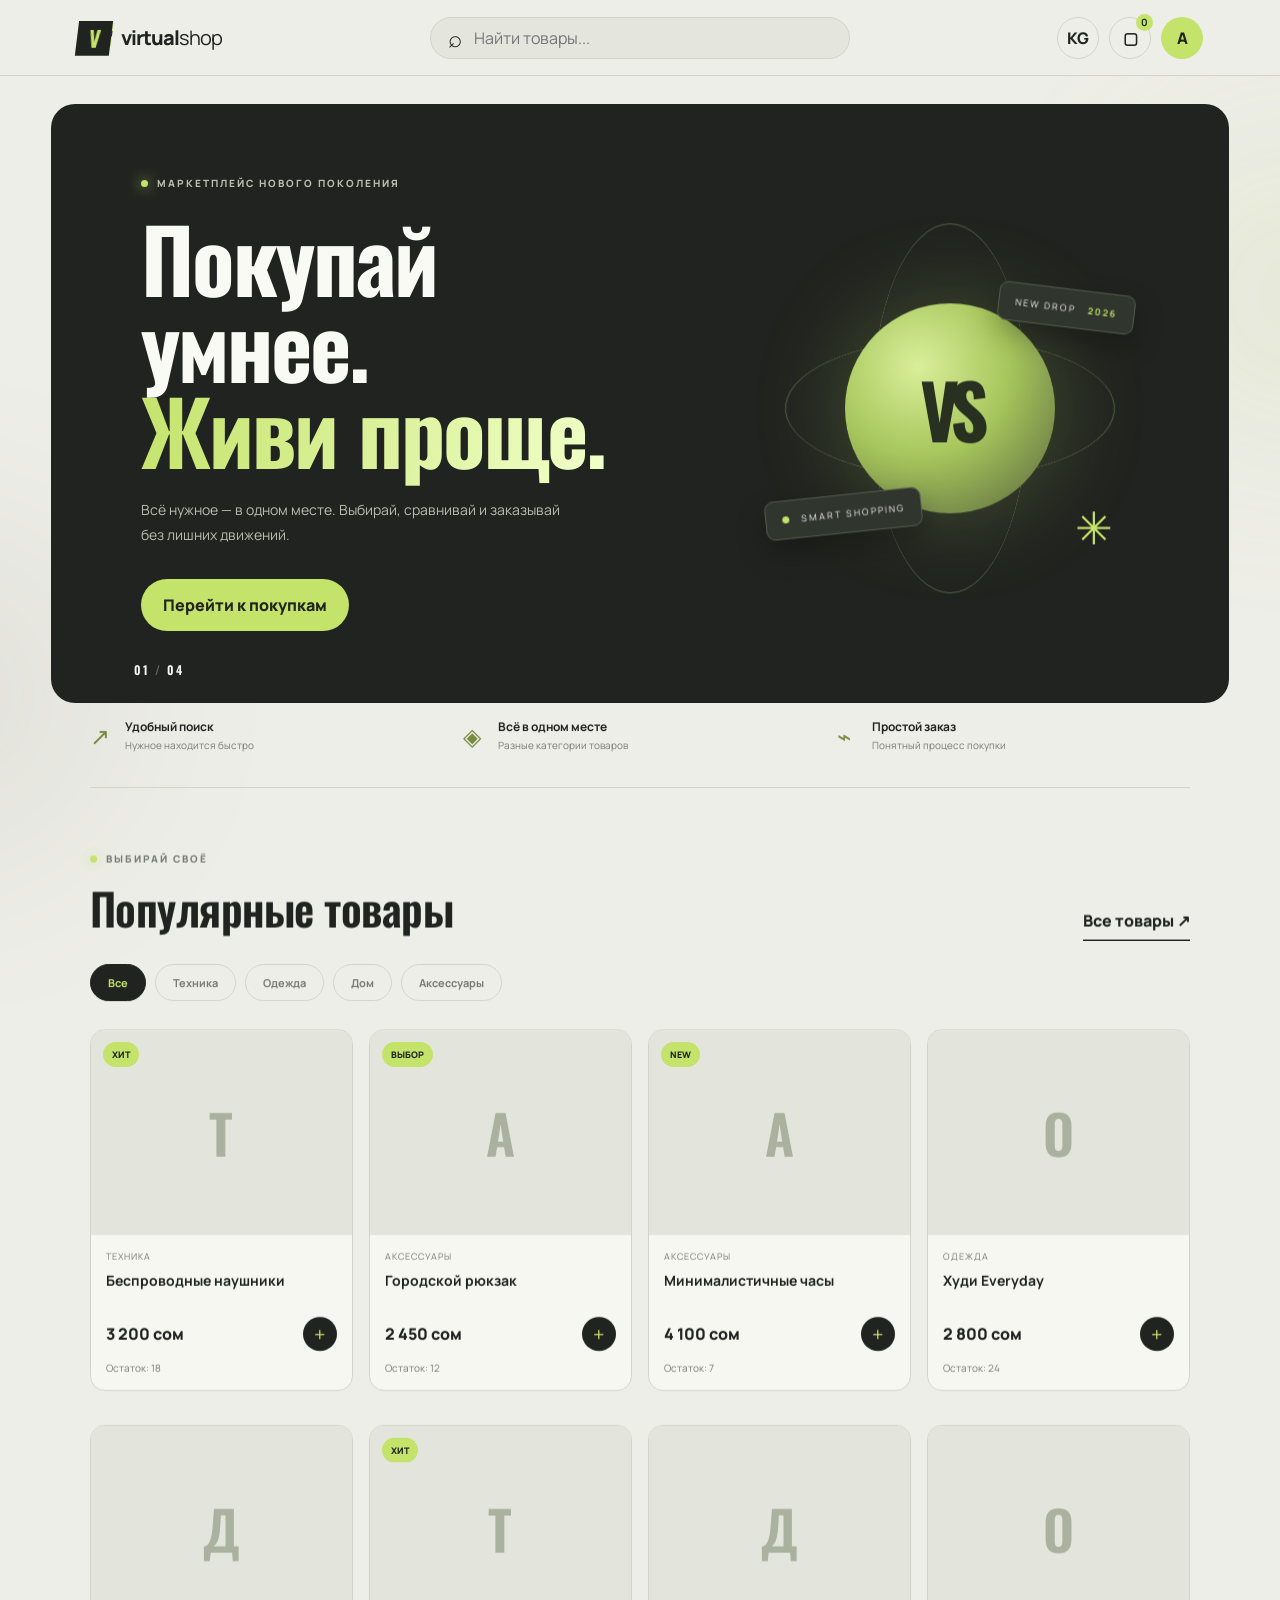
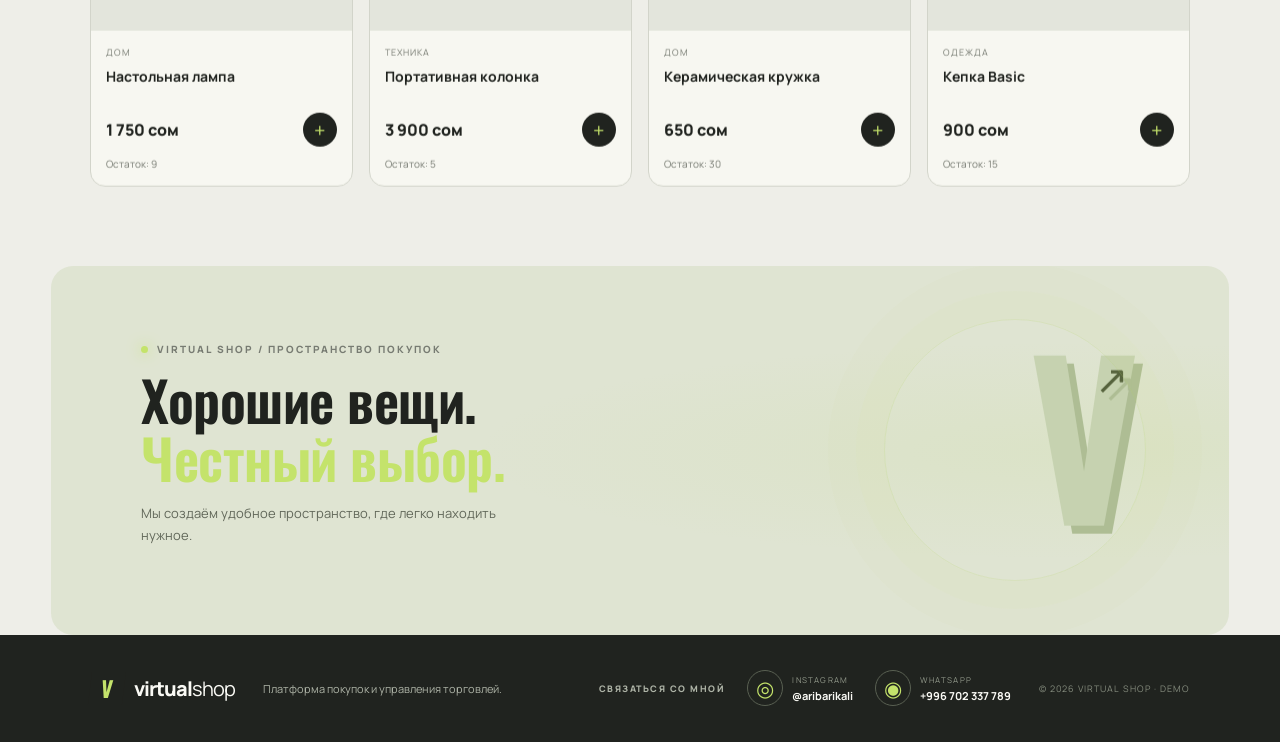
==== commit 2fc34bde: "Bust broken storefront JavaScript cache" ====
--- a/index.html
+++ b/index.html
@@ -8,7 +8,7 @@
   <link rel="apple-touch-icon" href="./icons/icon-192.png">
 <meta name="theme-color" content="#7135f4">
   <title>Virtual Shop</title>
-  <link rel="stylesheet" href="./styles.css?v=autoproducttranslations20261124">
+  <link rel="stylesheet" href="./styles.css?v=apprepair20261124">
   <link rel="stylesheet" href="./motion.css?v=immersiveparallax20261124">
 </head>
 <body>
@@ -122,7 +122,7 @@
   </div>
   <div class="toast" id="toast" role="status"></div>
   <script src="./motion.js?v=immersiveparallax20261124" defer></script>
-  <script type="module" src="./js/app.js?v=autoproducttranslations20261124"></script>
+  <script type="module" src="./js/app.js?v=apprepair20261124"></script>
   <script>
 (() => {
   const button = document.getElementById("accountBtn");
